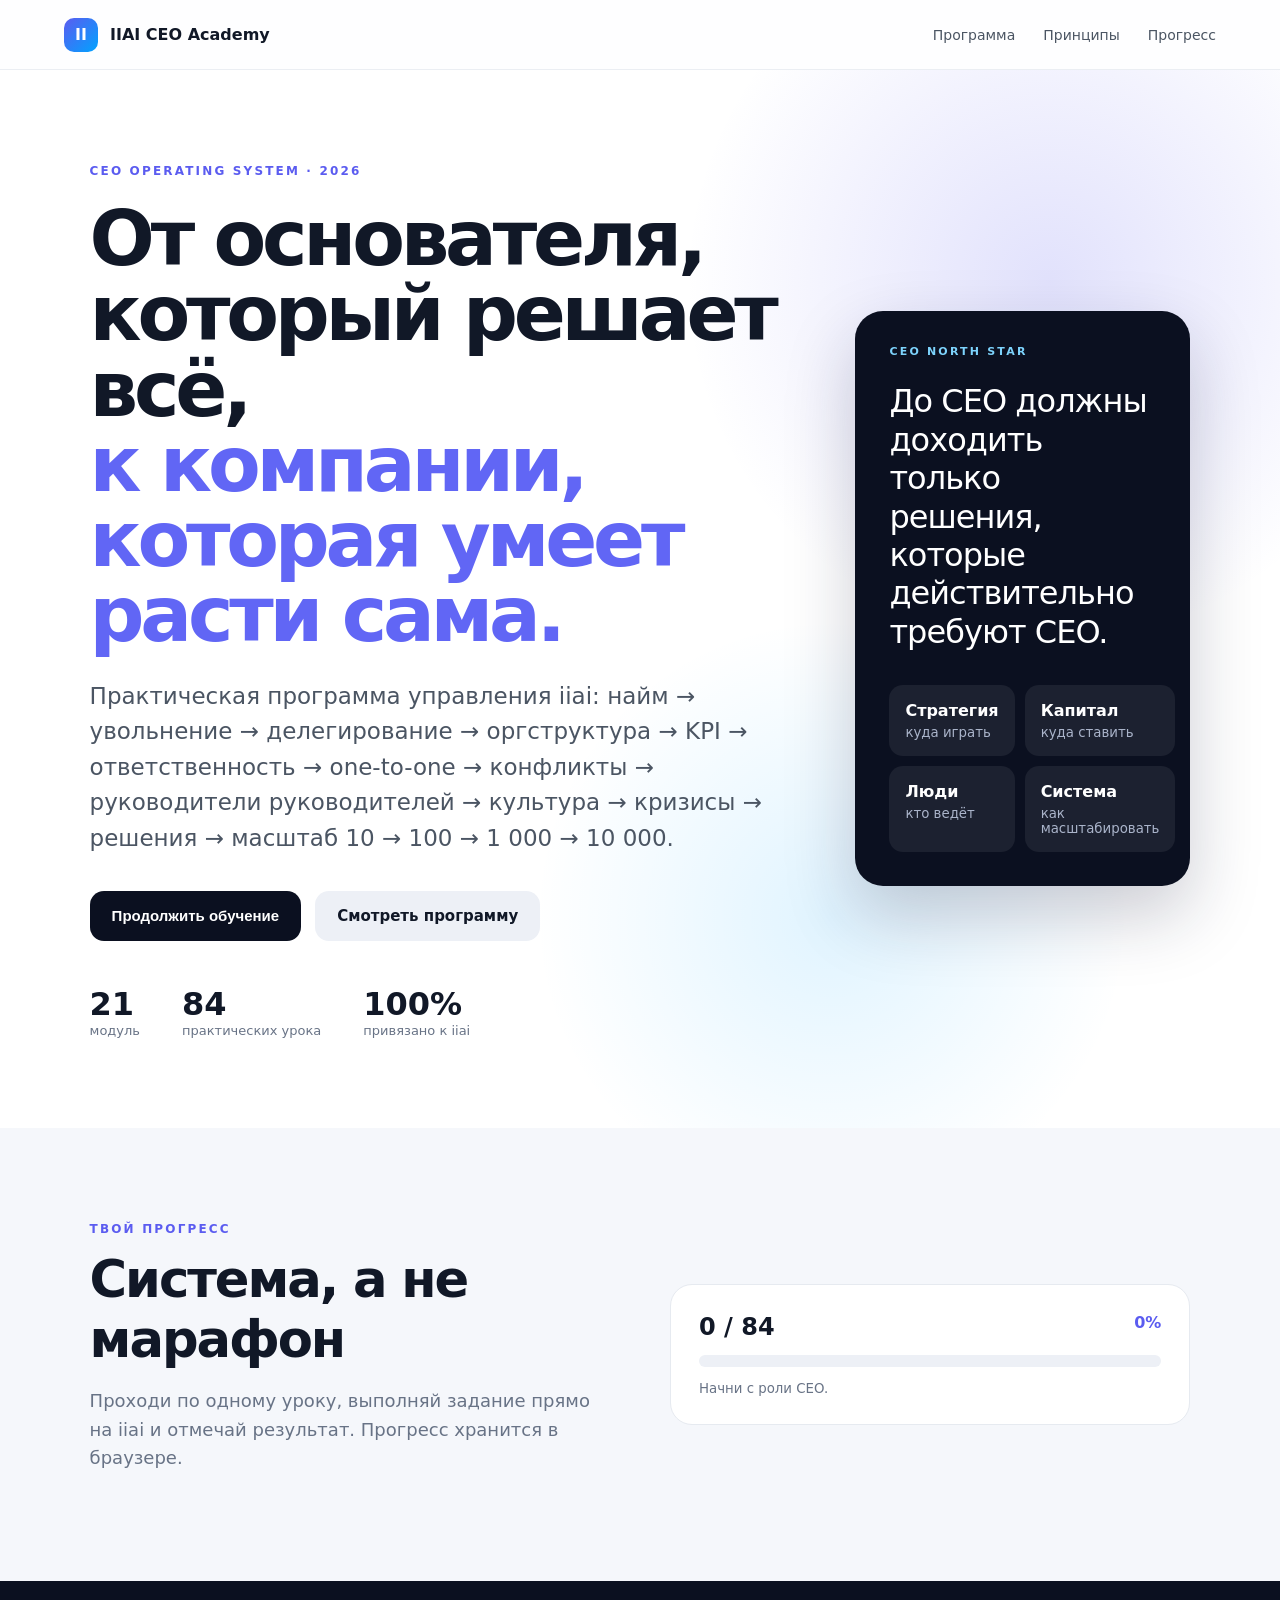
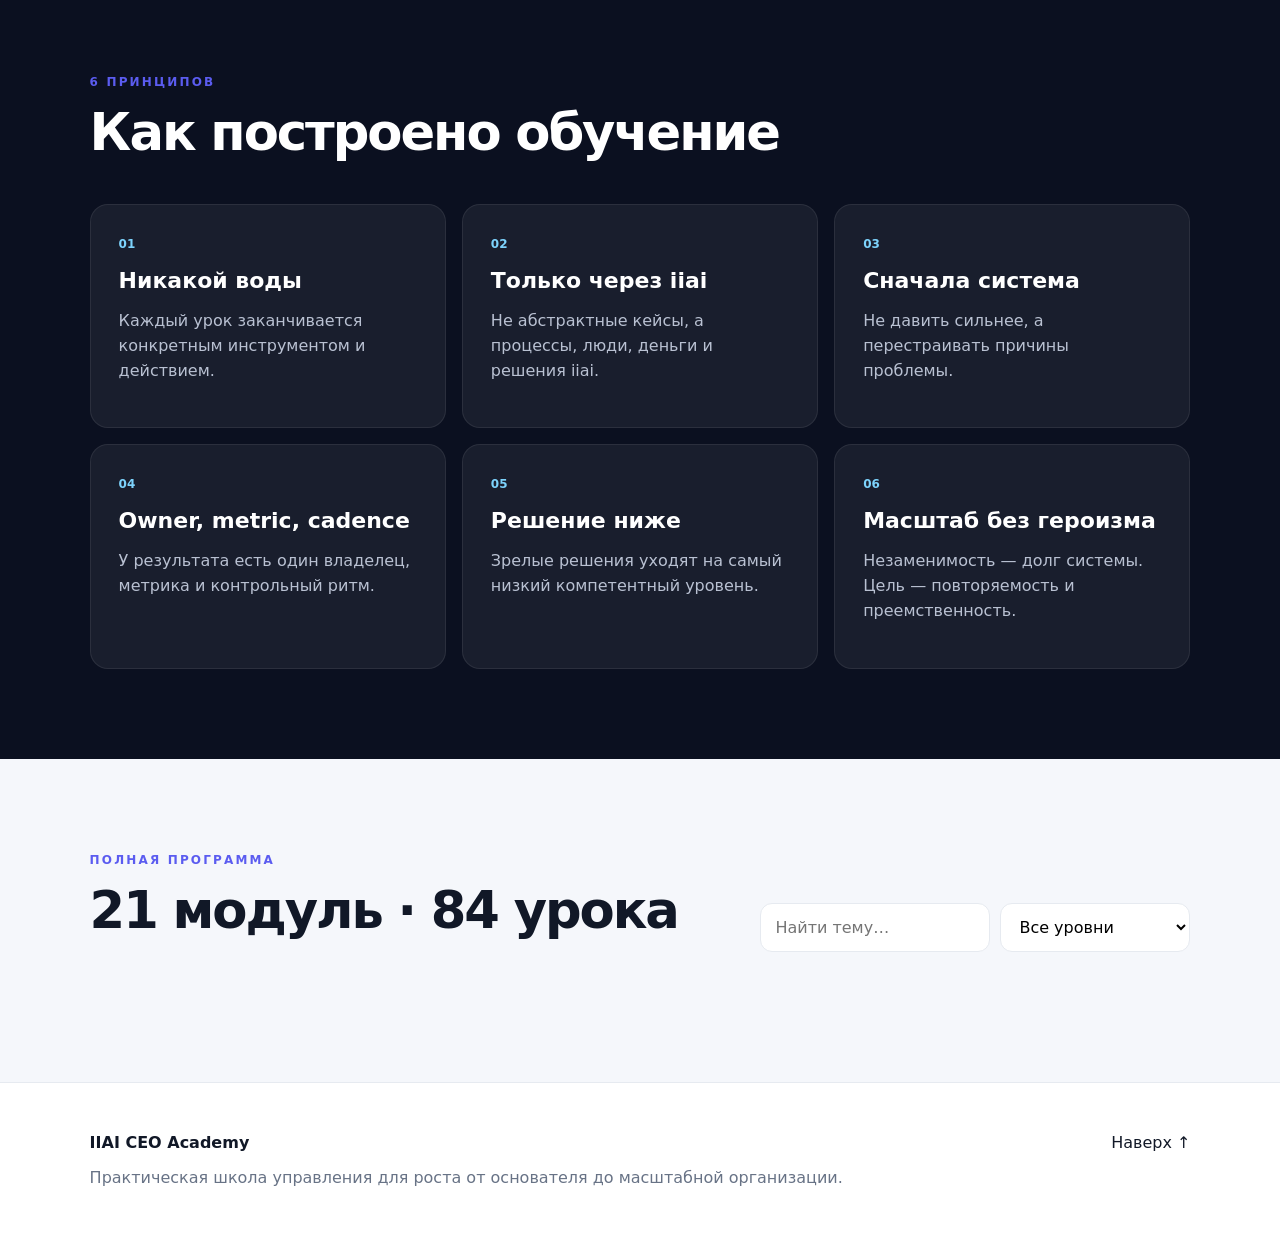
==== index.html @ 47e281b2 "Add academy website shell" ====
<!doctype html><html lang="ru"><head><meta charset="utf-8"><meta name="viewport" content="width=device-width,initial-scale=1"><meta name="description" content="IIAI CEO Academy — практическая персональная программа CEO"><title>IIAI CEO Academy</title><link rel="stylesheet" href="styles.css"></head><body><header class="topbar"><a class="brand" href="#top"><span class="brand-mark">II</span><span>IIAI CEO Academy</span></a><nav><a href="#program">Программа</a><a href="#principles">Принципы</a><a href="#dashboard">Прогресс</a></nav></header><main id="top"><section class="hero"><div class="hero-copy"><span class="eyebrow">CEO OPERATING SYSTEM · 2026</span><h1>От основателя, который решает всё,<br><span>к компании, которая умеет расти сама.</span></h1><p class="lead">Практическая программа управления iiai: найм → увольнение → делегирование → оргструктура → KPI → ответственность → one-to-one → конфликты → руководители руководителей → культура → кризисы → решения → масштаб 10 → 100 → 1 000 → 10 000.</p><div class="hero-actions"><button class="primary" id="continueBtn">Продолжить обучение</button><a class="secondary" href="#program">Смотреть программу</a></div><div class="hero-metrics"><div><strong id="moduleCount">21</strong><span>модуль</span></div><div><strong id="lessonCount">84</strong><span>практических урока</span></div><div><strong>100%</strong><span>привязано к iiai</span></div></div></div><aside class="hero-panel"><div class="panel-label">CEO NORTH STAR</div><blockquote>До CEO должны доходить только решения, которые действительно требуют CEO.</blockquote><div class="mini-grid"><div><b>Стратегия</b><small>куда играть</small></div><div><b>Капитал</b><small>куда ставить</small></div><div><b>Люди</b><small>кто ведёт</small></div><div><b>Система</b><small>как масштабировать</small></div></div></aside></section><section class="dashboard" id="dashboard"><div><span class="eyebrow">ТВОЙ ПРОГРЕСС</span><h2>Система, а не марафон</h2><p>Проходи по одному уроку, выполняй задание прямо на iiai и отмечай результат. Прогресс хранится в браузере.</p></div><div class="progress-card"><div class="progress-head"><strong id="progressText">0 / 84</strong><span id="progressPercent">0%</span></div><div class="progress-track"><i id="progressBar"></i></div><small id="nextLessonText">Начни с роли CEO.</small></div></section><section class="principles" id="principles"><span class="eyebrow">6 ПРИНЦИПОВ</span><h2>Как построено обучение</h2><div class="principle-grid"><article><span>01</span><h3>Никакой воды</h3><p>Каждый урок заканчивается конкретным инструментом и действием.</p></article><article><span>02</span><h3>Только через iiai</h3><p>Не абстрактные кейсы, а процессы, люди, деньги и решения iiai.</p></article><article><span>03</span><h3>Сначала система</h3><p>Не давить сильнее, а перестраивать причины проблемы.</p></article><article><span>04</span><h3>Owner, metric, cadence</h3><p>У результата есть один владелец, метрика и контрольный ритм.</p></article><article><span>05</span><h3>Решение ниже</h3><p>Зрелые решения уходят на самый низкий компетентный уровень.</p></article><article><span>06</span><h3>Масштаб без героизма</h3><p>Незаменимость — долг системы. Цель — повторяемость и преемственность.</p></article></div></section><section class="program" id="program"><div class="section-head"><div><span class="eyebrow">ПОЛНАЯ ПРОГРАММА</span><h2>21 модуль · 84 урока</h2></div><div class="filters"><input id="searchInput" type="search" placeholder="Найти тему…"><select id="levelFilter"><option value="">Все уровни</option><option>Foundation</option><option>Core</option><option>People</option><option>Leadership</option><option>Scale</option><option>Advanced</option></select></div></div><div id="moduleGrid" class="module-grid"></div></section></main><footer><div><strong>IIAI CEO Academy</strong><p>Практическая школа управления для роста от основателя до масштабной организации.</p></div><a href="#top">Наверх ↑</a></footer><dialog id="lessonDialog"><form method="dialog" class="dialog-shell"><button class="dialog-close" aria-label="Закрыть">×</button><div id="dialogContent"></div></form></dialog><script src="course-data.js"></script><script src="app.js"></script></body></html>
---- styles.css ----
:root{--bg:#f5f7fb;--surface:#fff;--ink:#111827;--muted:#687386;--line:#e6eaf0;--accent:#5b5cf0;--accent2:#00a3ff;--dark:#0b1020;--success:#0a9b6b}*{box-sizing:border-box}html{scroll-behavior:smooth}body{margin:0;font-family:Inter,ui-sans-serif,system-ui,-apple-system,Segoe UI,Roboto,Arial,sans-serif;background:var(--bg);color:var(--ink)}a{color:inherit;text-decoration:none}.topbar{position:sticky;top:0;z-index:20;height:70px;display:flex;align-items:center;justify-content:space-between;padding:0 clamp(20px,5vw,72px);background:rgba(255,255,255,.86);backdrop-filter:blur(18px);border-bottom:1px solid rgba(230,234,240,.8)}.brand{display:flex;gap:12px;align-items:center;font-weight:800}.brand-mark{display:grid;place-items:center;width:34px;height:34px;border-radius:10px;background:linear-gradient(135deg,var(--accent),var(--accent2));color:#fff}.topbar nav{display:flex;gap:28px;font-size:14px;color:#4b5563}.hero{min-height:720px;padding:90px clamp(20px,7vw,110px);display:grid;grid-template-columns:minmax(0,1.35fr) minmax(320px,.65fr);gap:70px;align-items:center;background:radial-gradient(circle at 82% 20%,rgba(91,92,240,.18),transparent 27%),radial-gradient(circle at 65% 80%,rgba(0,163,255,.12),transparent 25%),var(--surface)}.eyebrow{font-size:12px;letter-spacing:.18em;font-weight:900;color:var(--accent)}h1{font-size:clamp(46px,6vw,86px);line-height:.98;letter-spacing:-.055em;margin:22px 0 26px;max-width:980px}h1 span{color:#6166f5}.lead{font-size:clamp(18px,2vw,23px);line-height:1.55;color:#4b5563;max-width:900px}.hero-actions{display:flex;gap:14px;margin:34px 0 44px;flex-wrap:wrap}.primary,.secondary{border:0;border-radius:14px;padding:16px 22px;font-weight:800;font-size:15px;cursor:pointer}.primary{background:var(--dark);color:white}.secondary{background:#edf0f6}.hero-metrics{display:flex;gap:42px;flex-wrap:wrap}.hero-metrics div{display:flex;flex-direction:column}.hero-metrics strong{font-size:32px}.hero-metrics span{font-size:13px;color:var(--muted)}.hero-panel{background:var(--dark);color:white;border-radius:28px;padding:34px;box-shadow:0 30px 70px rgba(21,28,60,.22)}.panel-label{font-size:11px;letter-spacing:.2em;color:#7dd3fc;font-weight:900}.hero-panel blockquote{font-size:32px;line-height:1.2;letter-spacing:-.03em;margin:24px 0 34px}.mini-grid{display:grid;grid-template-columns:1fr 1fr;gap:10px}.mini-grid div{background:rgba(255,255,255,.07);padding:16px;border-radius:14px}.mini-grid b,.mini-grid small{display:block}.mini-grid small{margin-top:5px;color:#aab4ca}.dashboard,.principles,.program{padding:90px clamp(20px,7vw,110px)}.dashboard{display:grid;grid-template-columns:1fr 1fr;gap:60px;align-items:center}.dashboard h2,.principles h2,.program h2{font-size:clamp(34px,4vw,54px);letter-spacing:-.04em;margin:12px 0}.dashboard p{color:var(--muted);font-size:18px;line-height:1.6;max-width:720px}.progress-card{background:white;border:1px solid var(--line);border-radius:22px;padding:28px}.progress-head{display:flex;justify-content:space-between;margin-bottom:14px}.progress-head strong{font-size:24px}.progress-head span{color:var(--accent);font-weight:900}.progress-track{height:12px;background:#edf0f6;border-radius:99px;overflow:hidden}.progress-track i{display:block;width:0;height:100%;background:linear-gradient(90deg,var(--accent),var(--accent2));transition:.3s}.progress-card small{display:block;margin-top:14px;color:var(--muted)}.principles{background:var(--dark);color:white}.principle-grid{display:grid;grid-template-columns:repeat(3,1fr);gap:16px;margin-top:42px}.principle-grid article{background:rgba(255,255,255,.06);border:1px solid rgba(255,255,255,.08);padding:28px;border-radius:18px}.principle-grid span{font-size:12px;color:#7dd3fc;font-weight:900}.principle-grid h3{font-size:22px;margin:16px 0 8px}.principle-grid p{color:#b9c1d2;line-height:1.55}.section-head{display:flex;justify-content:space-between;gap:30px;align-items:end}.filters{display:flex;gap:10px;flex-wrap:wrap}.filters input,.filters select{border:1px solid var(--line);background:white;border-radius:12px;padding:13px 14px;font:inherit;min-width:190px}.module-grid{display:grid;grid-template-columns:repeat(2,minmax(0,1fr));gap:18px;margin-top:40px}.module{background:white;border:1px solid var(--line);border-radius:20px;overflow:hidden}.module-top{padding:26px 26px 18px}.module-index{display:flex;justify-content:space-between;align-items:center;color:var(--muted);font-size:12px;font-weight:800;letter-spacing:.08em}.level{background:#f0f1ff;color:var(--accent);padding:7px 9px;border-radius:99px}.module h3{font-size:28px;letter-spacing:-.03em;margin:16px 0 8px}.module-sub{color:var(--muted);line-height:1.5}.outcomes{display:flex;gap:7px;flex-wrap:wrap;margin-top:16px}.outcomes span{font-size:11px;background:#f4f6f9;padding:7px 9px;border-radius:99px}.lesson-list{border-top:1px solid var(--line)}.lesson-row{display:grid;grid-template-columns:32px 1fr auto;gap:12px;align-items:center;padding:15px 26px;border-bottom:1px solid var(--line);cursor:pointer;transition:.15s}.lesson-row:last-child{border-bottom:0}.lesson-row:hover{background:#fafbff}.lesson-num{font-size:11px;color:#9aa4b2}.lesson-title{font-weight:750}.lesson-tool{font-size:11px;color:var(--muted)}.lesson-row.done .lesson-title{text-decoration:line-through;color:#8a94a3}.lesson-row.done .lesson-num{color:var(--success);font-weight:900}footer{padding:50px clamp(20px,7vw,110px);display:flex;justify-content:space-between;gap:30px;background:white;border-top:1px solid var(--line)}footer p{color:var(--muted)}dialog{border:0;padding:0;border-radius:24px;width:min(760px,calc(100vw - 30px));box-shadow:0 40px 100px rgba(0,0,0,.25)}dialog::backdrop{background:rgba(7,11,22,.68);backdrop-filter:blur(5px)}.dialog-shell{position:relative;padding:34px}.dialog-close{position:absolute;right:20px;top:15px;border:0;background:transparent;font-size:32px;cursor:pointer;color:#667085}.lesson-kicker{color:var(--accent);font-size:12px;font-weight:900;letter-spacing:.12em}.dialog-shell h2{font-size:38px;line-height:1.08;letter-spacing:-.04em;margin:14px 40px 22px 0}.dialog-shell h4{margin:28px 0 8px}.dialog-shell p{line-height:1.7;color:#4b5563;font-size:17px}.tool-box,.assignment-box{padding:18px;border-radius:14px;margin-top:12px}.tool-box{background:#f1f2ff}.assignment-box{background:#f3faf7}.complete-btn{margin-top:24px;width:100%;padding:15px;border-radius:12px;border:0;background:var(--dark);color:white;font-weight:850;cursor:pointer}.complete-btn.completed{background:var(--success)}@media(max-width:900px){.hero{grid-template-columns:1fr;min-height:auto;padding-top:60px}.hero-panel{max-width:620px}.dashboard{grid-template-columns:1fr}.principle-grid{grid-template-columns:1fr 1fr}.module-grid{grid-template-columns:1fr}.section-head{align-items:flex-start;flex-direction:column}.topbar nav{display:none}}@media(max-width:600px){h1{font-size:46px}.hero{padding-left:20px;padding-right:20px;gap:42px}.hero-panel blockquote{font-size:26px}.principle-grid{grid-template-columns:1fr}.hero-metrics{gap:24px}.lesson-tool{display:none}.lesson-row{grid-template-columns:28px 1fr}.dashboard,.principles,.program{padding:65px 20px}.dialog-shell{padding:28px 22px}.dialog-shell h2{font-size:30px}.module h3{font-size:24px}}
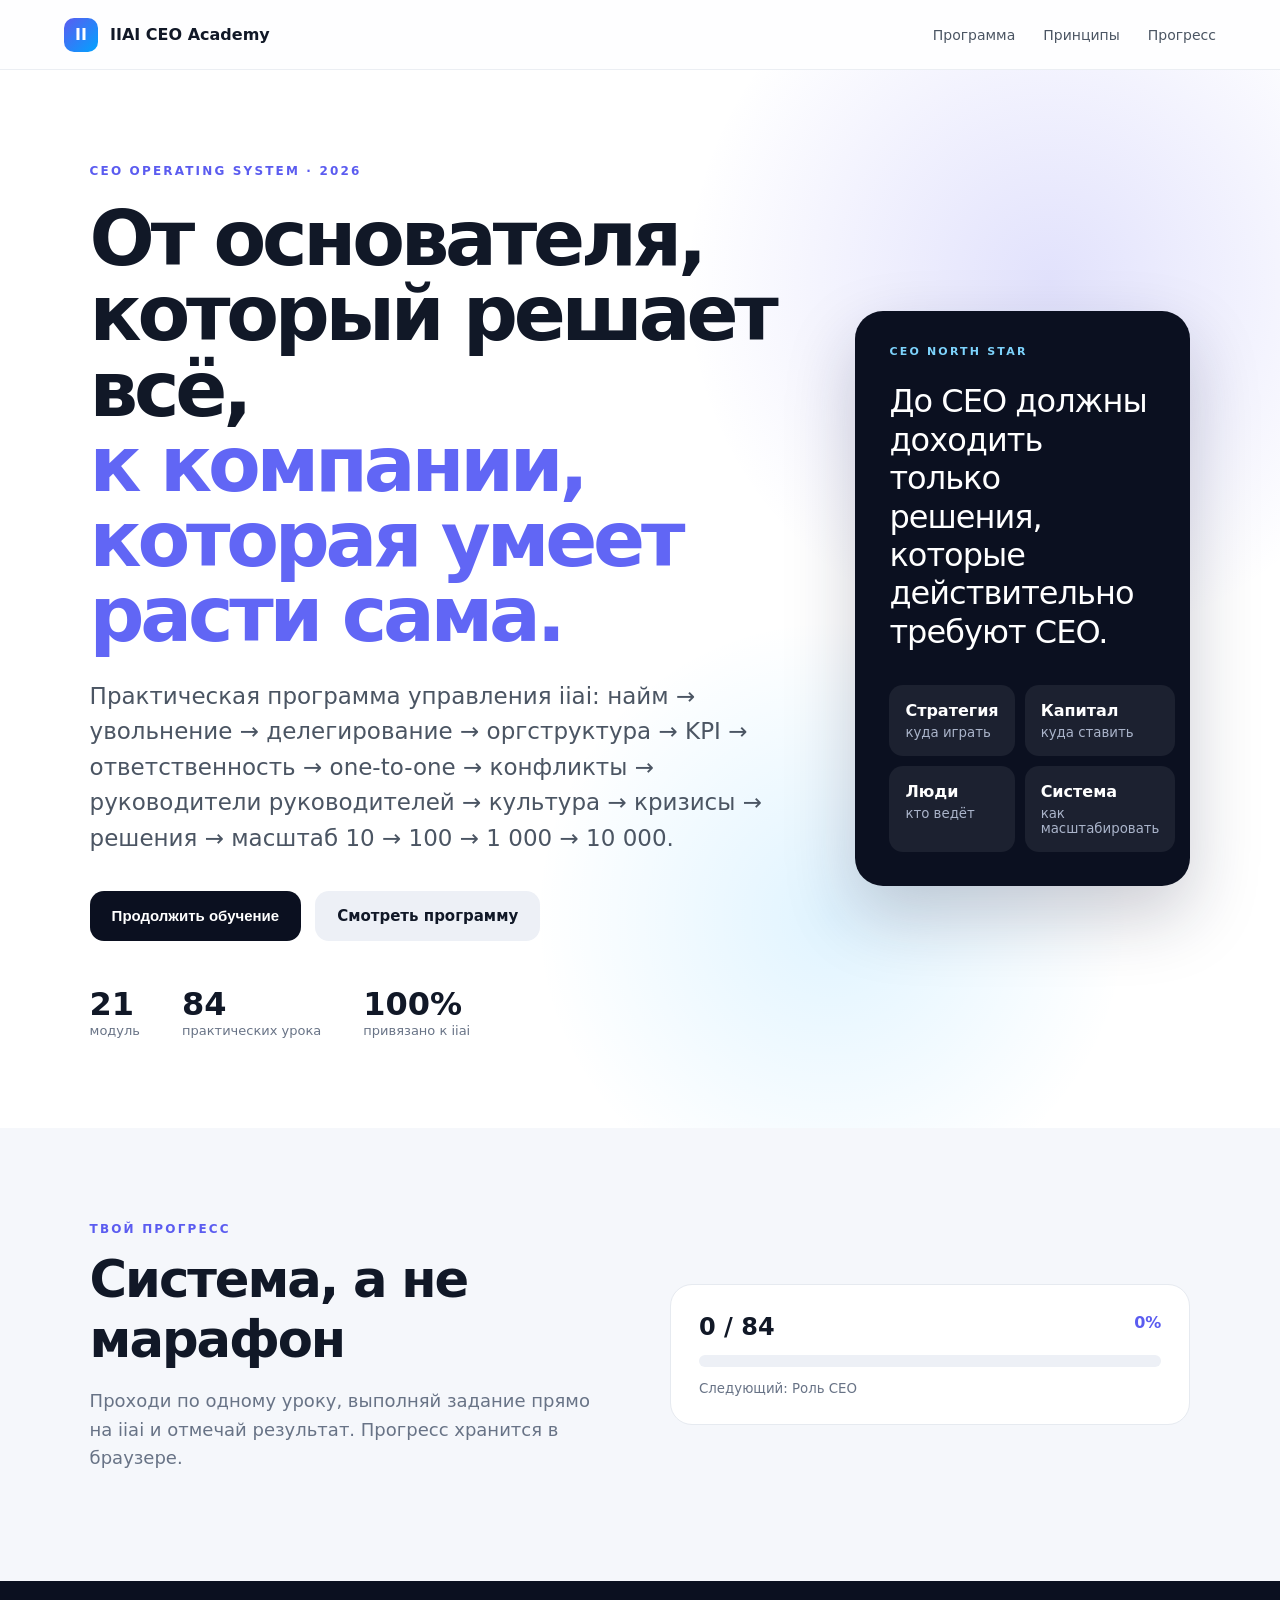
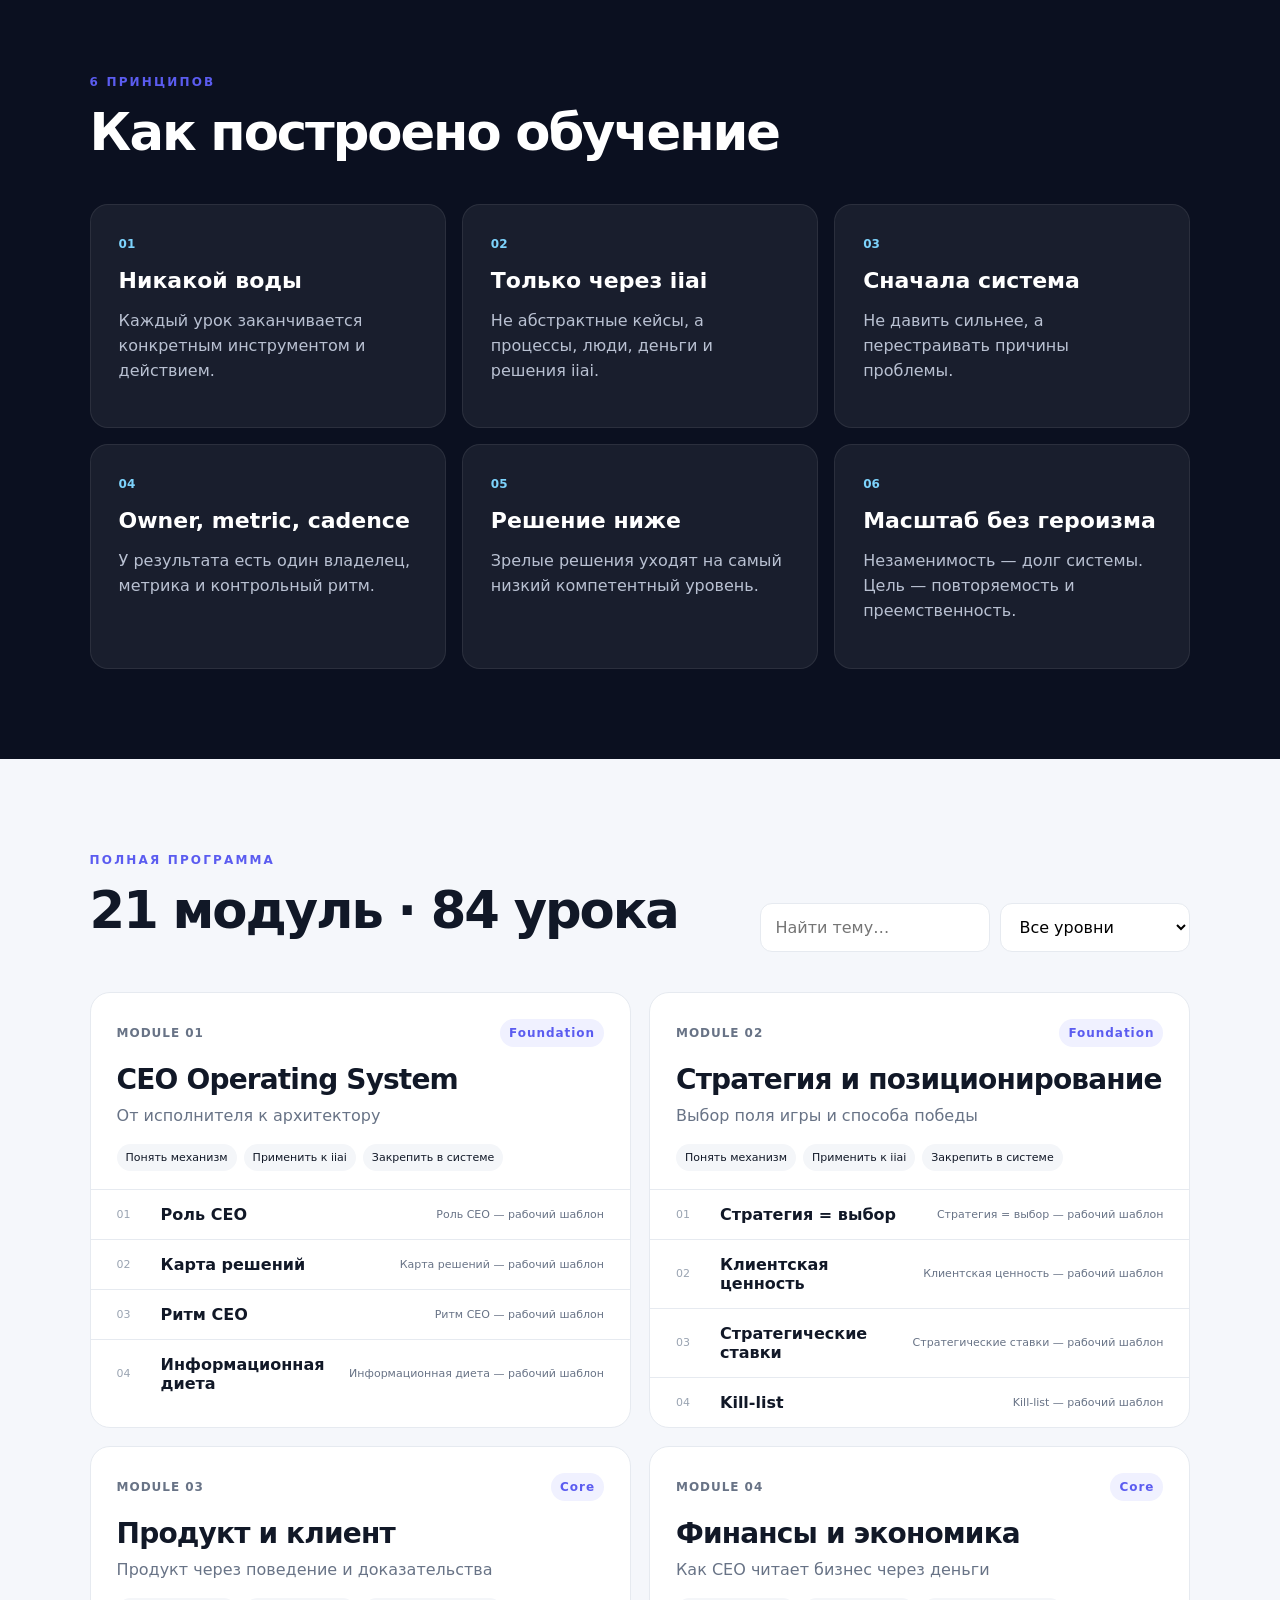
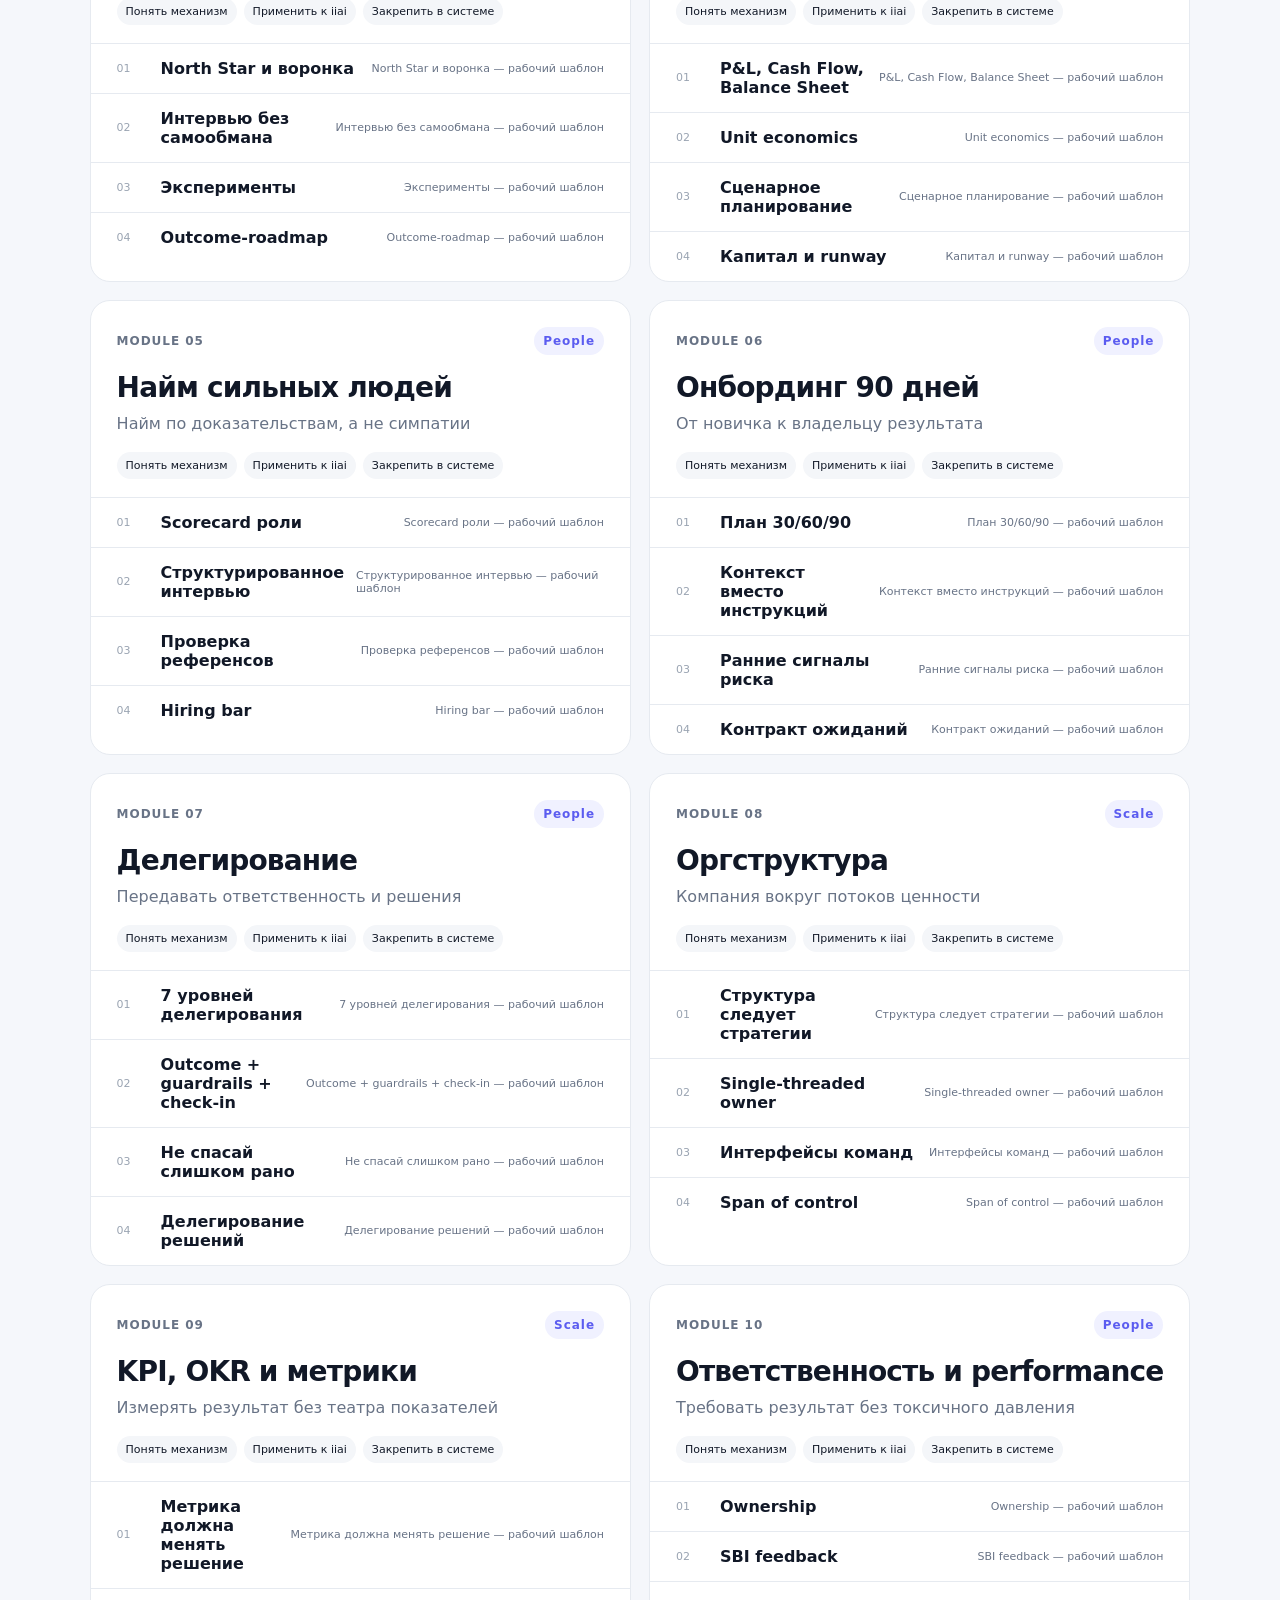
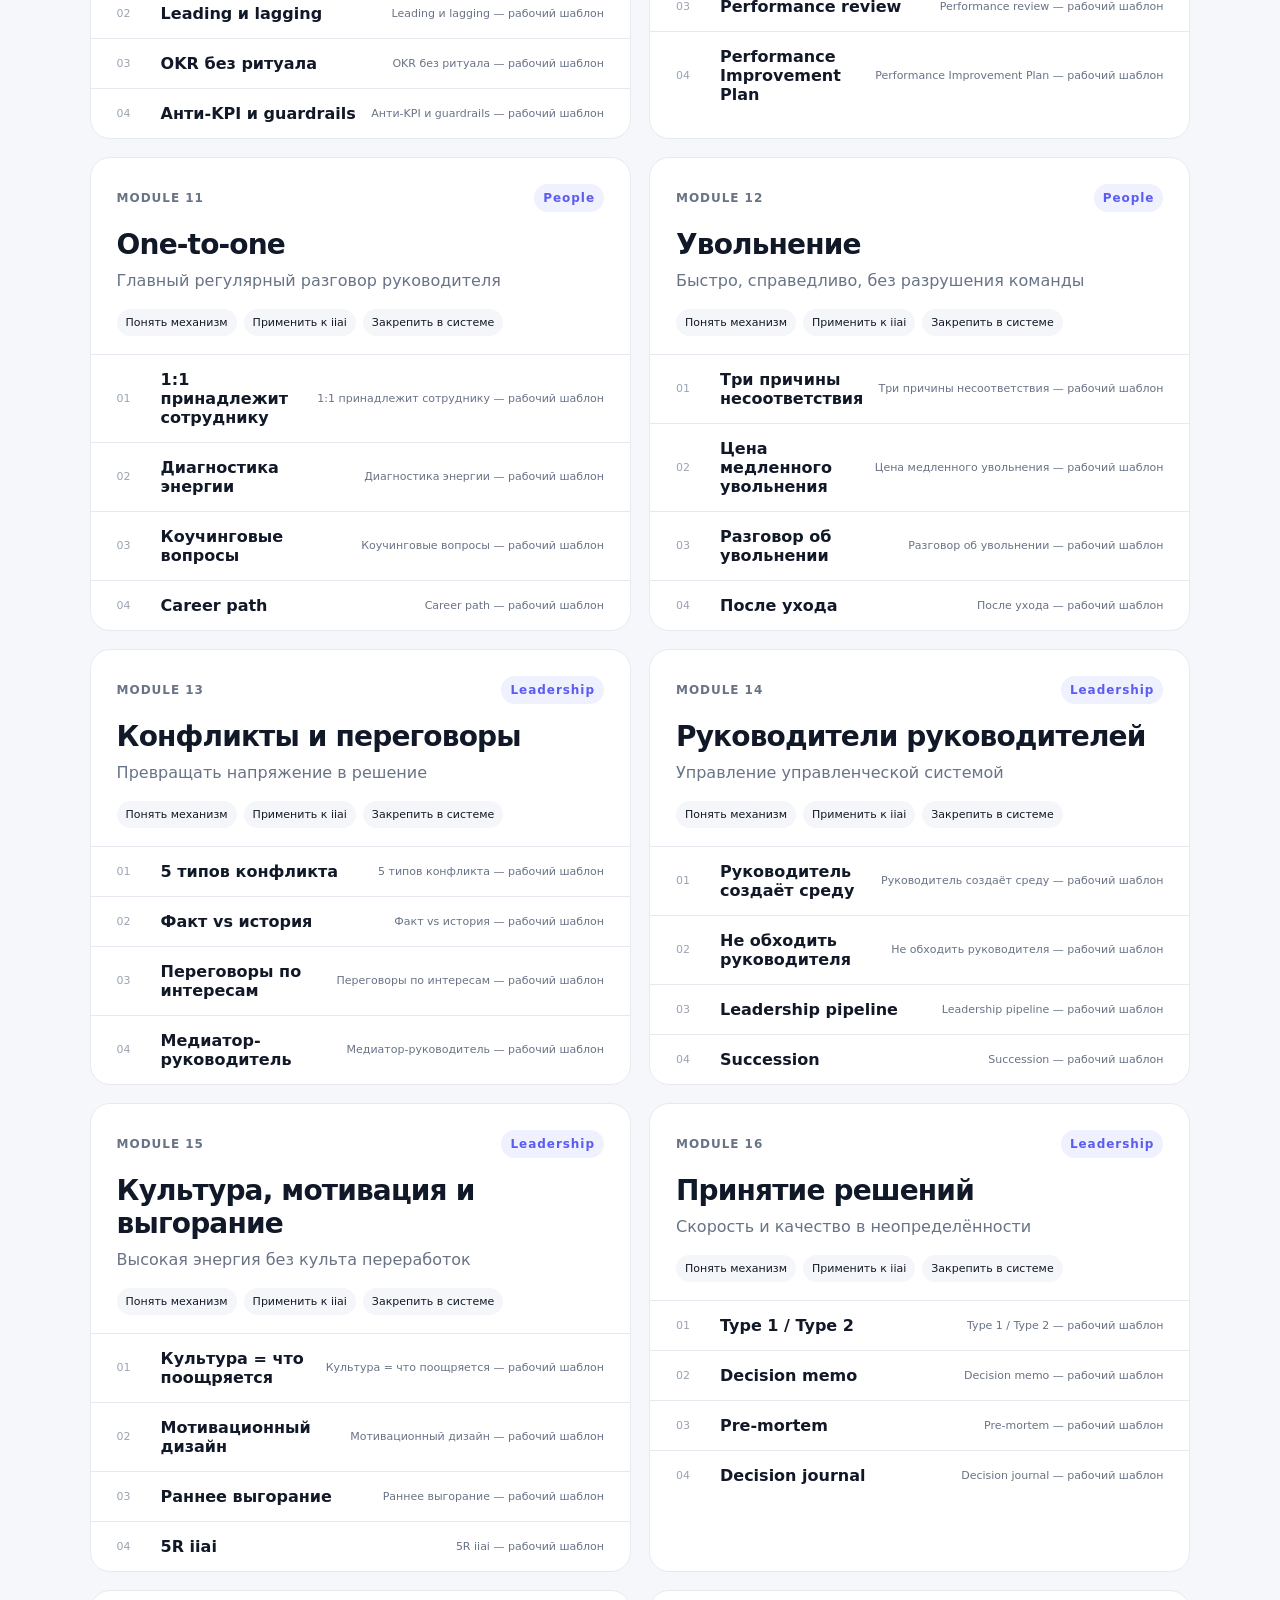
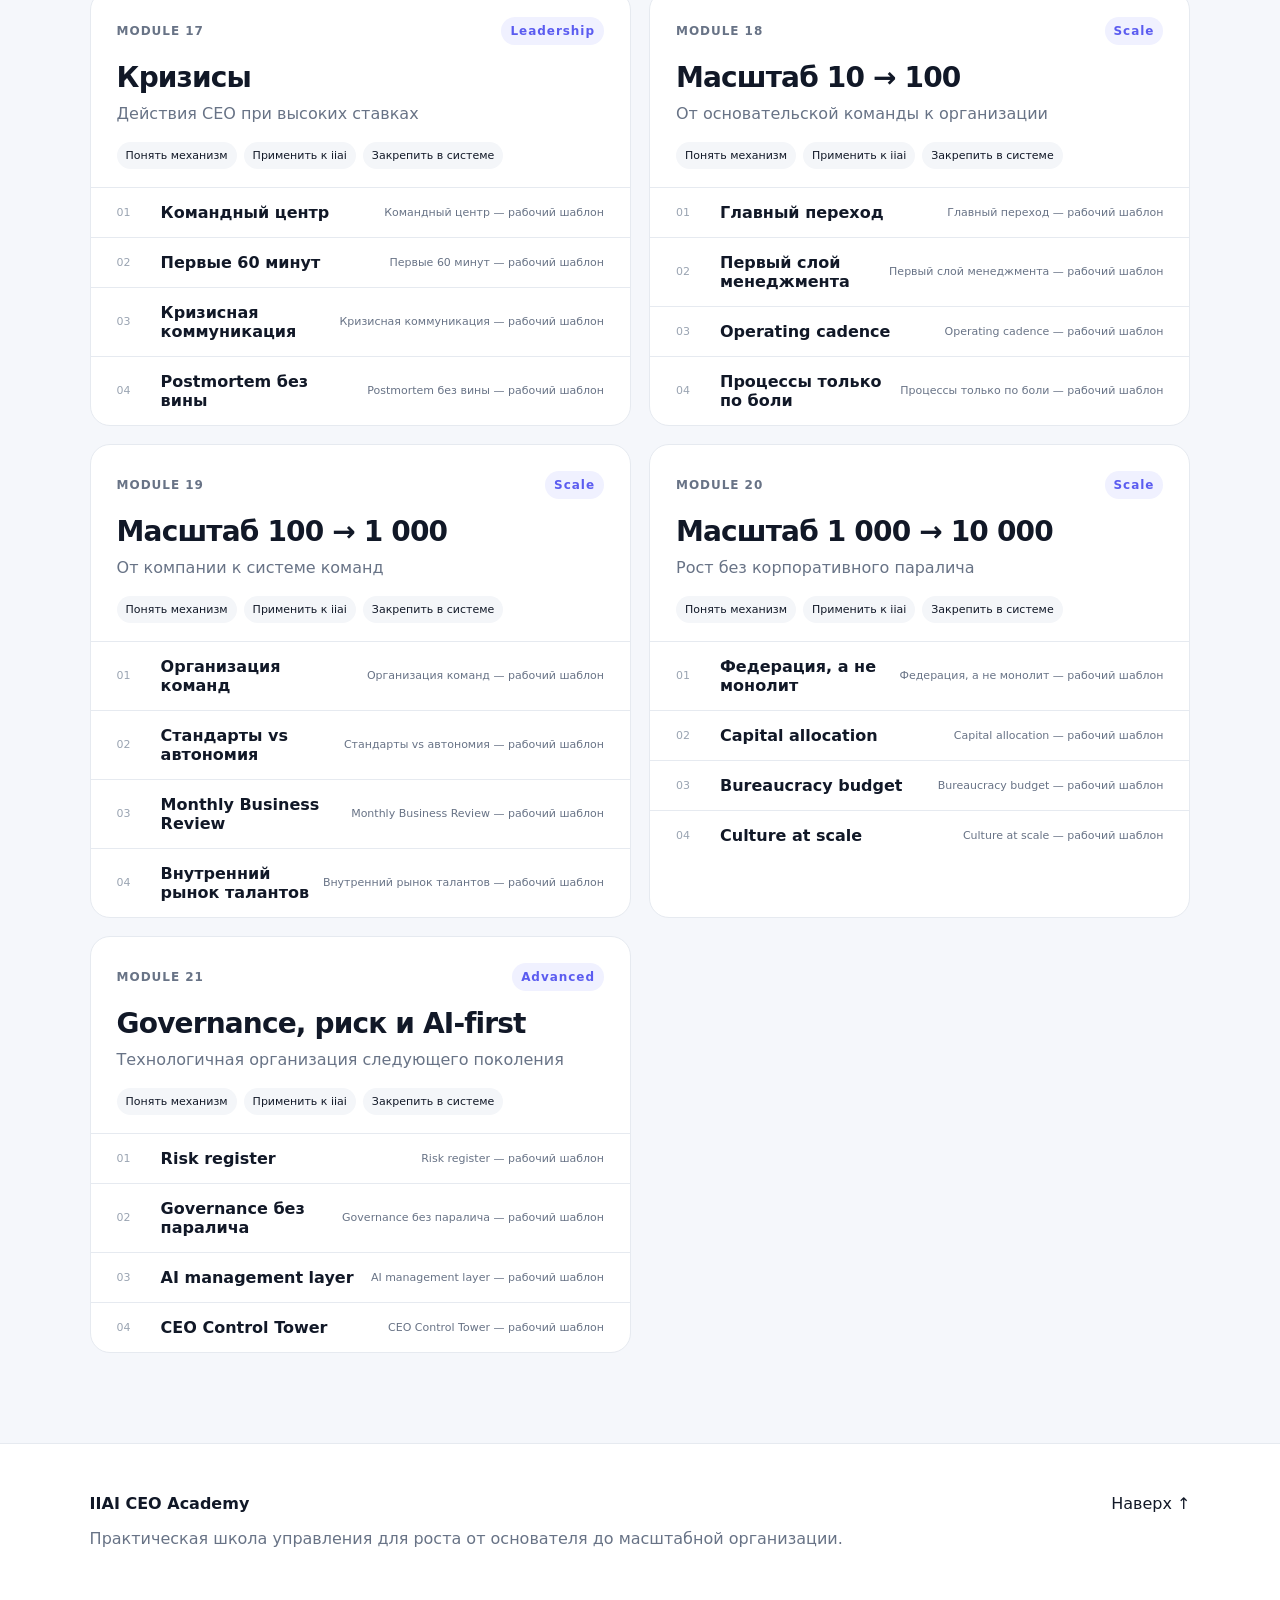
==== commit 5c993d18: "Fix curriculum bootstrap" ====
--- a/index.html
+++ b/index.html
@@ -1 +1 @@
-<!doctype html><html lang="ru"><head><meta charset="utf-8"><meta name="viewport" content="width=device-width,initial-scale=1"><meta name="description" content="IIAI CEO Academy — практическая персональная программа CEO"><title>IIAI CEO Academy</title><link rel="stylesheet" href="styles.css"></head><body><header class="topbar"><a class="brand" href="#top"><span class="brand-mark">II</span><span>IIAI CEO Academy</span></a><nav><a href="#program">Программа</a><a href="#principles">Принципы</a><a href="#dashboard">Прогресс</a></nav></header><main id="top"><section class="hero"><div class="hero-copy"><span class="eyebrow">CEO OPERATING SYSTEM · 2026</span><h1>От основателя, который решает всё,<br><span>к компании, которая умеет расти сама.</span></h1><p class="lead">Практическая программа управления iiai: найм → увольнение → делегирование → оргструктура → KPI → ответственность → one-to-one → конфликты → руководители руководителей → культура → кризисы → решения → масштаб 10 → 100 → 1 000 → 10 000.</p><div class="hero-actions"><button class="primary" id="continueBtn">Продолжить обучение</button><a class="secondary" href="#program">Смотреть программу</a></div><div class="hero-metrics"><div><strong id="moduleCount">21</strong><span>модуль</span></div><div><strong id="lessonCount">84</strong><span>практических урока</span></div><div><strong>100%</strong><span>привязано к iiai</span></div></div></div><aside class="hero-panel"><div class="panel-label">CEO NORTH STAR</div><blockquote>До CEO должны доходить только решения, которые действительно требуют CEO.</blockquote><div class="mini-grid"><div><b>Стратегия</b><small>куда играть</small></div><div><b>Капитал</b><small>куда ставить</small></div><div><b>Люди</b><small>кто ведёт</small></div><div><b>Система</b><small>как масштабировать</small></div></div></aside></section><section class="dashboard" id="dashboard"><div><span class="eyebrow">ТВОЙ ПРОГРЕСС</span><h2>Система, а не марафон</h2><p>Проходи по одному уроку, выполняй задание прямо на iiai и отмечай результат. Прогресс хранится в браузере.</p></div><div class="progress-card"><div class="progress-head"><strong id="progressText">0 / 84</strong><span id="progressPercent">0%</span></div><div class="progress-track"><i id="progressBar"></i></div><small id="nextLessonText">Начни с роли CEO.</small></div></section><section class="principles" id="principles"><span class="eyebrow">6 ПРИНЦИПОВ</span><h2>Как построено обучение</h2><div class="principle-grid"><article><span>01</span><h3>Никакой воды</h3><p>Каждый урок заканчивается конкретным инструментом и действием.</p></article><article><span>02</span><h3>Только через iiai</h3><p>Не абстрактные кейсы, а процессы, люди, деньги и решения iiai.</p></article><article><span>03</span><h3>Сначала система</h3><p>Не давить сильнее, а перестраивать причины проблемы.</p></article><article><span>04</span><h3>Owner, metric, cadence</h3><p>У результата есть один владелец, метрика и контрольный ритм.</p></article><article><span>05</span><h3>Решение ниже</h3><p>Зрелые решения уходят на самый низкий компетентный уровень.</p></article><article><span>06</span><h3>Масштаб без героизма</h3><p>Незаменимость — долг системы. Цель — повторяемость и преемственность.</p></article></div></section><section class="program" id="program"><div class="section-head"><div><span class="eyebrow">ПОЛНАЯ ПРОГРАММА</span><h2>21 модуль · 84 урока</h2></div><div class="filters"><input id="searchInput" type="search" placeholder="Найти тему…"><select id="levelFilter"><option value="">Все уровни</option><option>Foundation</option><option>Core</option><option>People</option><option>Leadership</option><option>Scale</option><option>Advanced</option></select></div></div><div id="moduleGrid" class="module-grid"></div></section></main><footer><div><strong>IIAI CEO Academy</strong><p>Практическая школа управления для роста от основателя до масштабной организации.</p></div><a href="#top">Наверх ↑</a></footer><dialog id="lessonDialog"><form method="dialog" class="dialog-shell"><button class="dialog-close" aria-label="Закрыть">×</button><div id="dialogContent"></div></form></dialog><script src="course-data.js"></script><script src="app.js"></script></body></html>+<!doctype html><html lang="ru"><head><meta charset="utf-8"><meta name="viewport" content="width=device-width,initial-scale=1"><meta name="description" content="IIAI CEO Academy — практическая персональная программа CEO"><title>IIAI CEO Academy</title><link rel="stylesheet" href="styles.css"></head><body><header class="topbar"><a class="brand" href="#top"><span class="brand-mark">II</span><span>IIAI CEO Academy</span></a><nav><a href="#program">Программа</a><a href="#principles">Принципы</a><a href="#dashboard">Прогресс</a></nav></header><main id="top"><section class="hero"><div class="hero-copy"><span class="eyebrow">CEO OPERATING SYSTEM · 2026</span><h1>От основателя, который решает всё,<br><span>к компании, которая умеет расти сама.</span></h1><p class="lead">Практическая программа управления iiai: найм → увольнение → делегирование → оргструктура → KPI → ответственность → one-to-one → конфликты → руководители руководителей → культура → кризисы → решения → масштаб 10 → 100 → 1 000 → 10 000.</p><div class="hero-actions"><button class="primary" id="continueBtn">Продолжить обучение</button><a class="secondary" href="#program">Смотреть программу</a></div><div class="hero-metrics"><div><strong id="moduleCount">21</strong><span>модуль</span></div><div><strong id="lessonCount">84</strong><span>практических урока</span></div><div><strong>100%</strong><span>привязано к iiai</span></div></div></div><aside class="hero-panel"><div class="panel-label">CEO NORTH STAR</div><blockquote>До CEO должны доходить только решения, которые действительно требуют CEO.</blockquote><div class="mini-grid"><div><b>Стратегия</b><small>куда играть</small></div><div><b>Капитал</b><small>куда ставить</small></div><div><b>Люди</b><small>кто ведёт</small></div><div><b>Система</b><small>как масштабировать</small></div></div></aside></section><section class="dashboard" id="dashboard"><div><span class="eyebrow">ТВОЙ ПРОГРЕСС</span><h2>Система, а не марафон</h2><p>Проходи по одному уроку, выполняй задание прямо на iiai и отмечай результат. Прогресс хранится в браузере.</p></div><div class="progress-card"><div class="progress-head"><strong id="progressText">0 / 84</strong><span id="progressPercent">0%</span></div><div class="progress-track"><i id="progressBar"></i></div><small id="nextLessonText">Начни с роли CEO.</small></div></section><section class="principles" id="principles"><span class="eyebrow">6 ПРИНЦИПОВ</span><h2>Как построено обучение</h2><div class="principle-grid"><article><span>01</span><h3>Никакой воды</h3><p>Каждый урок заканчивается конкретным инструментом и действием.</p></article><article><span>02</span><h3>Только через iiai</h3><p>Не абстрактные кейсы, а процессы, люди, деньги и решения iiai.</p></article><article><span>03</span><h3>Сначала система</h3><p>Не давить сильнее, а перестраивать причины проблемы.</p></article><article><span>04</span><h3>Owner, metric, cadence</h3><p>У результата есть один владелец, метрика и контрольный ритм.</p></article><article><span>05</span><h3>Решение ниже</h3><p>Зрелые решения уходят на самый низкий компетентный уровень.</p></article><article><span>06</span><h3>Масштаб без героизма</h3><p>Незаменимость — долг системы. Цель — повторяемость и преемственность.</p></article></div></section><section class="program" id="program"><div class="section-head"><div><span class="eyebrow">ПОЛНАЯ ПРОГРАММА</span><h2>21 модуль · 84 урока</h2></div><div class="filters"><input id="searchInput" type="search" placeholder="Найти тему…"><select id="levelFilter"><option value="">Все уровни</option><option>Foundation</option><option>Core</option><option>People</option><option>Leadership</option><option>Scale</option><option>Advanced</option></select></div></div><div id="moduleGrid" class="module-grid"></div></section></main><footer><div><strong>IIAI CEO Academy</strong><p>Практическая школа управления для роста от основателя до масштабной организации.</p></div><a href="#top">Наверх ↑</a></footer><dialog id="lessonDialog"><form method="dialog" class="dialog-shell"><button class="dialog-close" aria-label="Закрыть">×</button><div id="dialogContent"></div></form></dialog><script>window.COURSE_DATA={};</script><script src="course-data.js"></script><script src="app.js"></script></body></html>
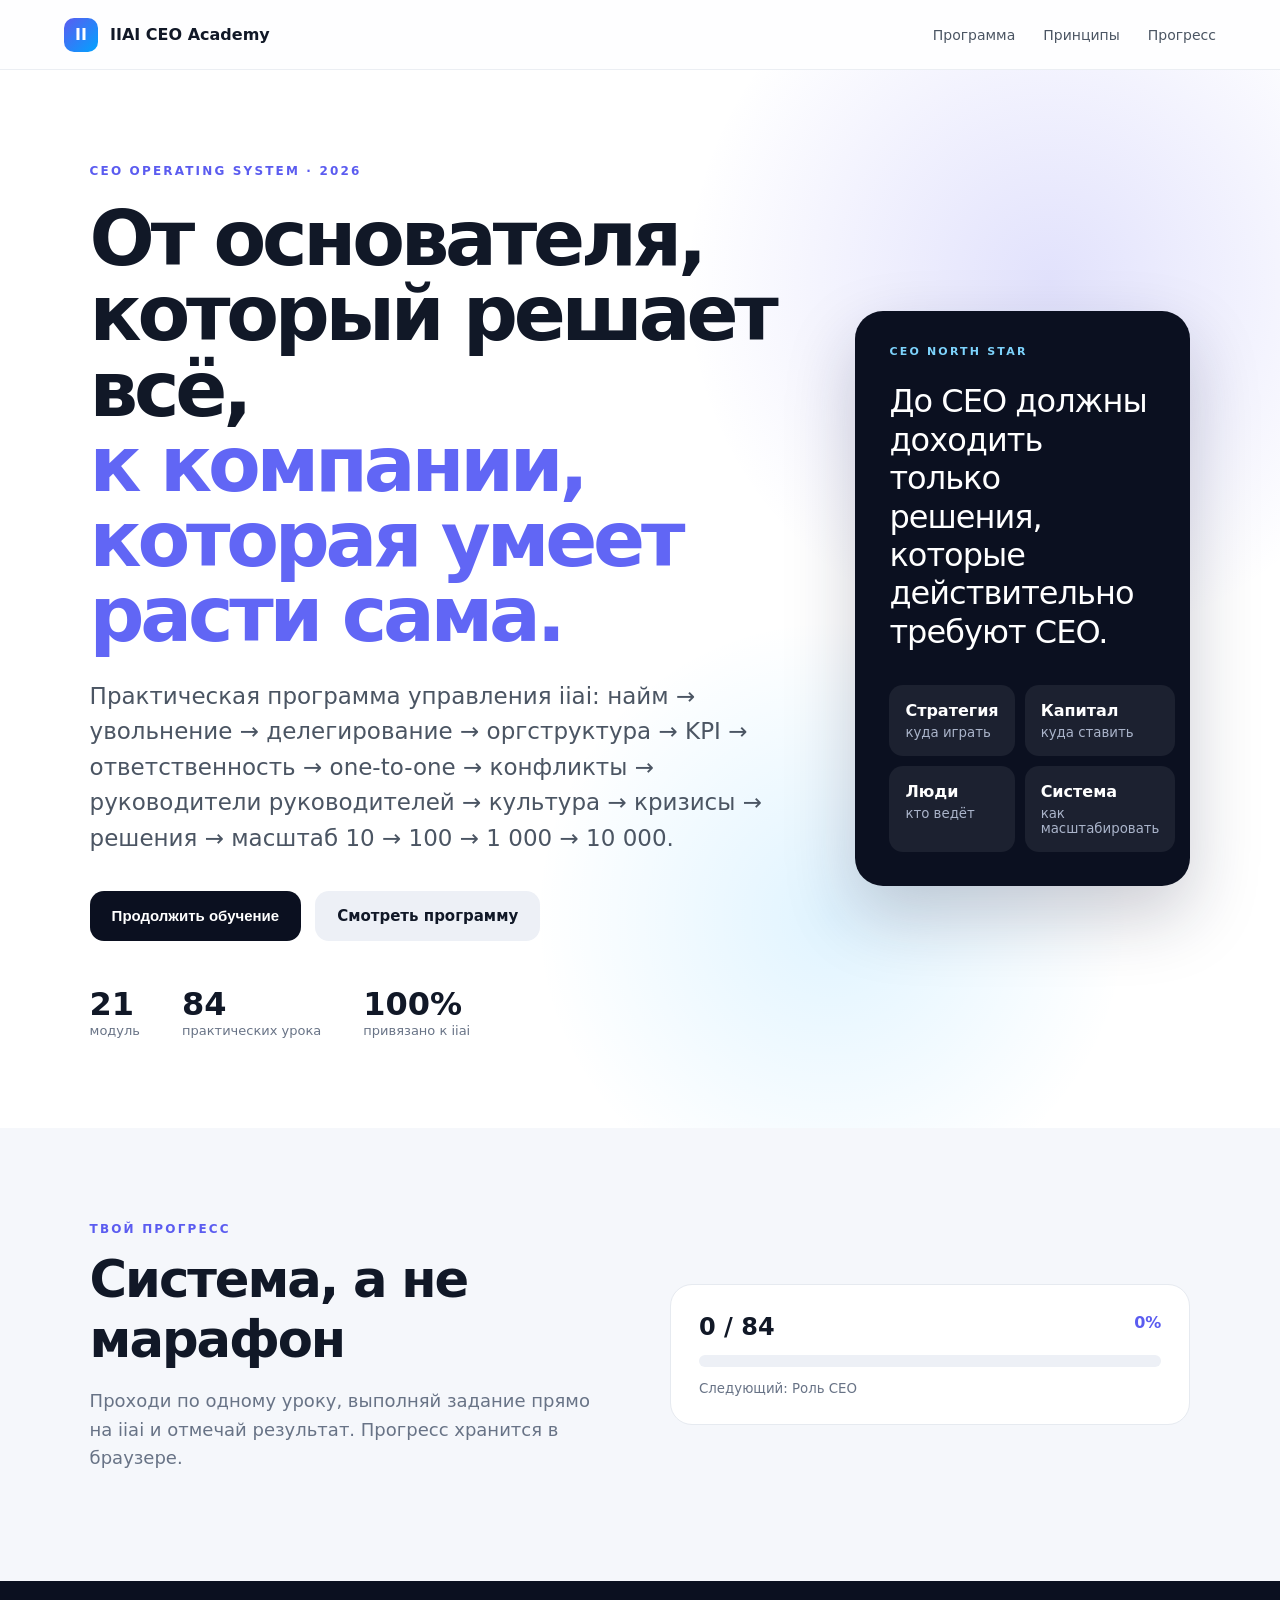
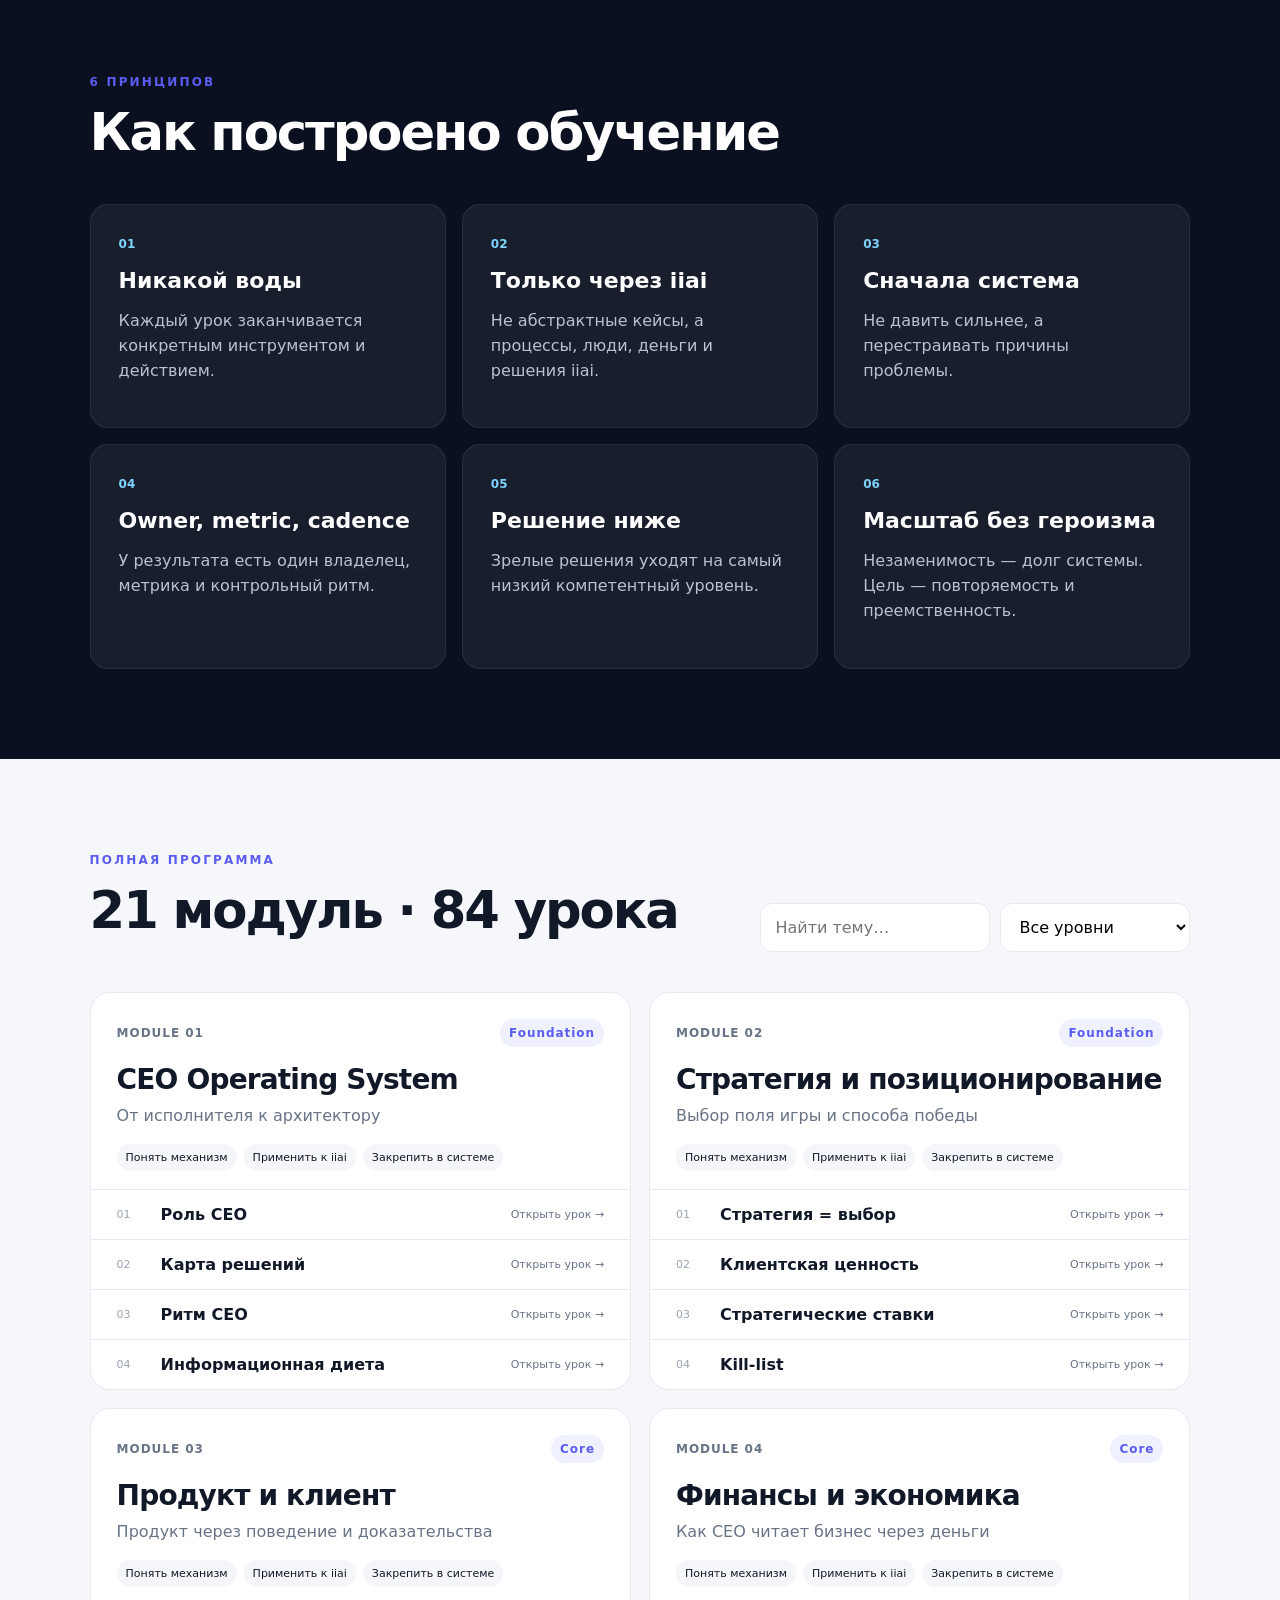
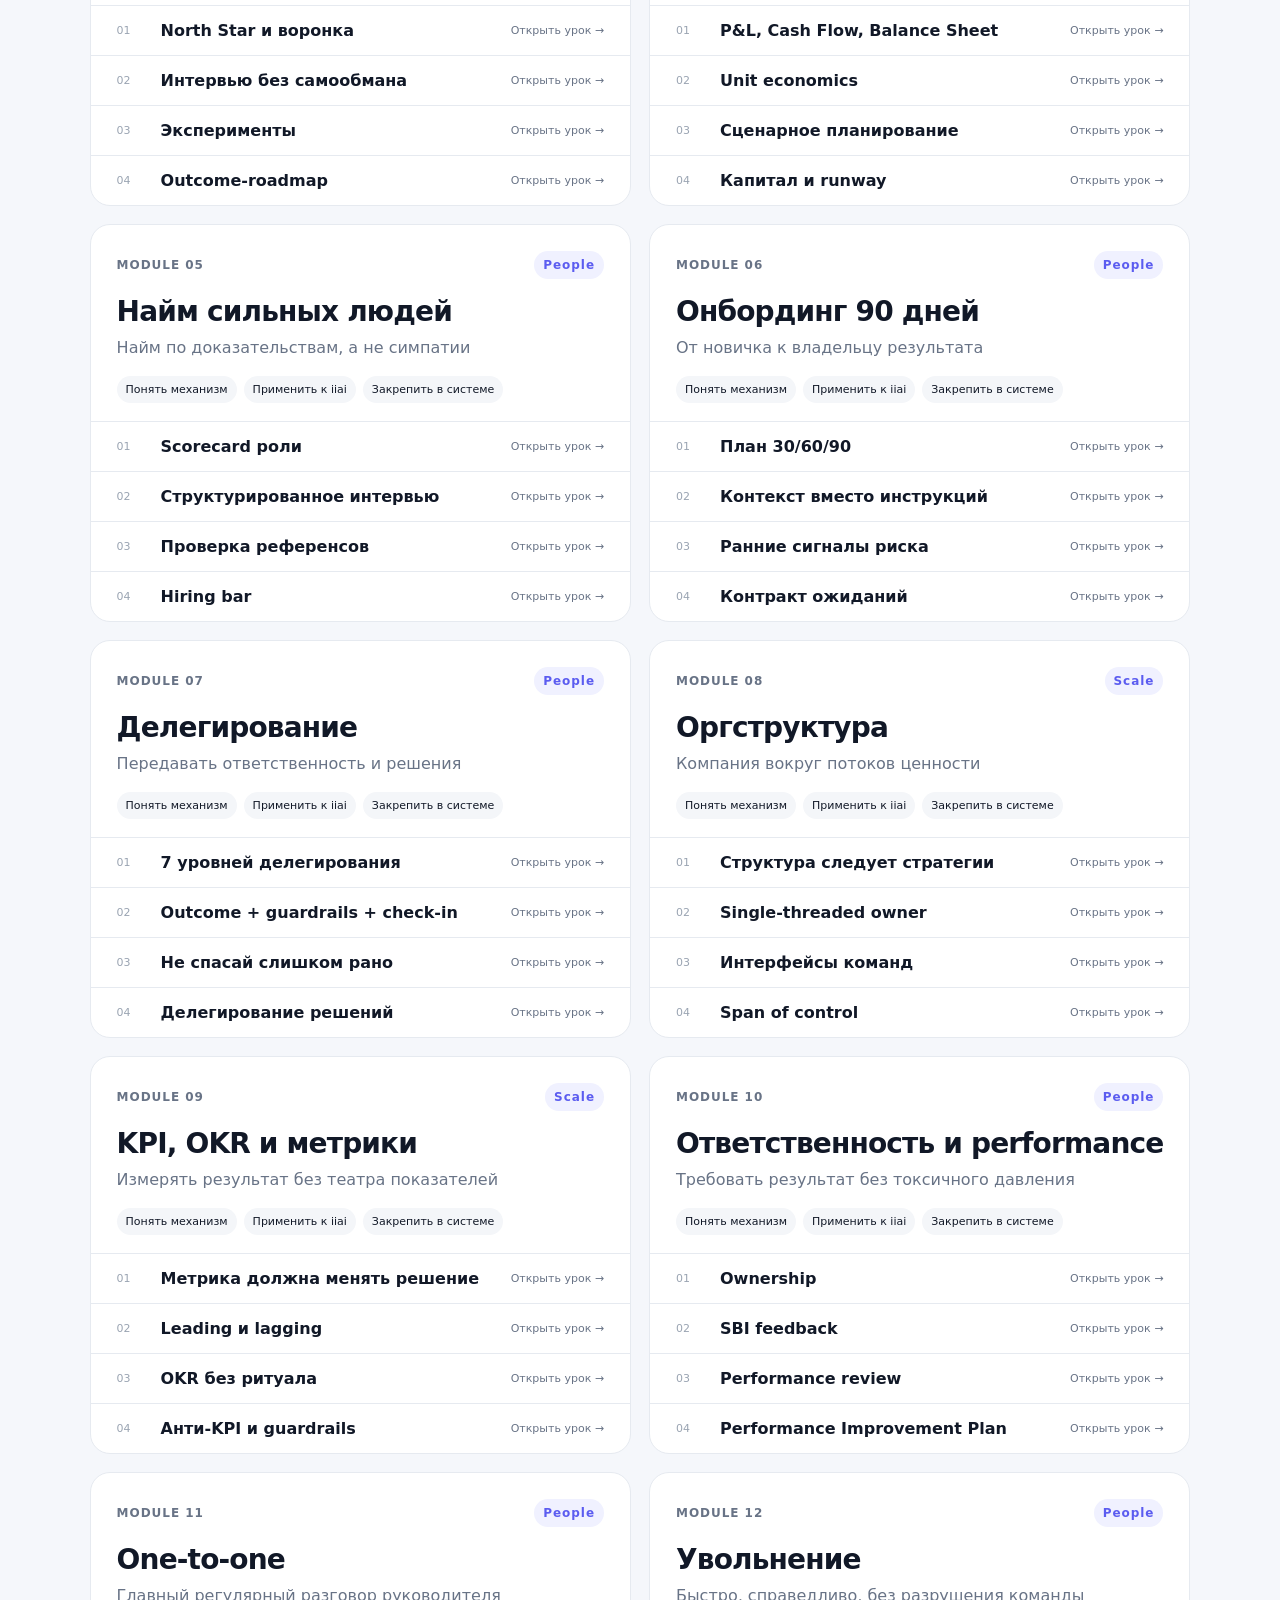
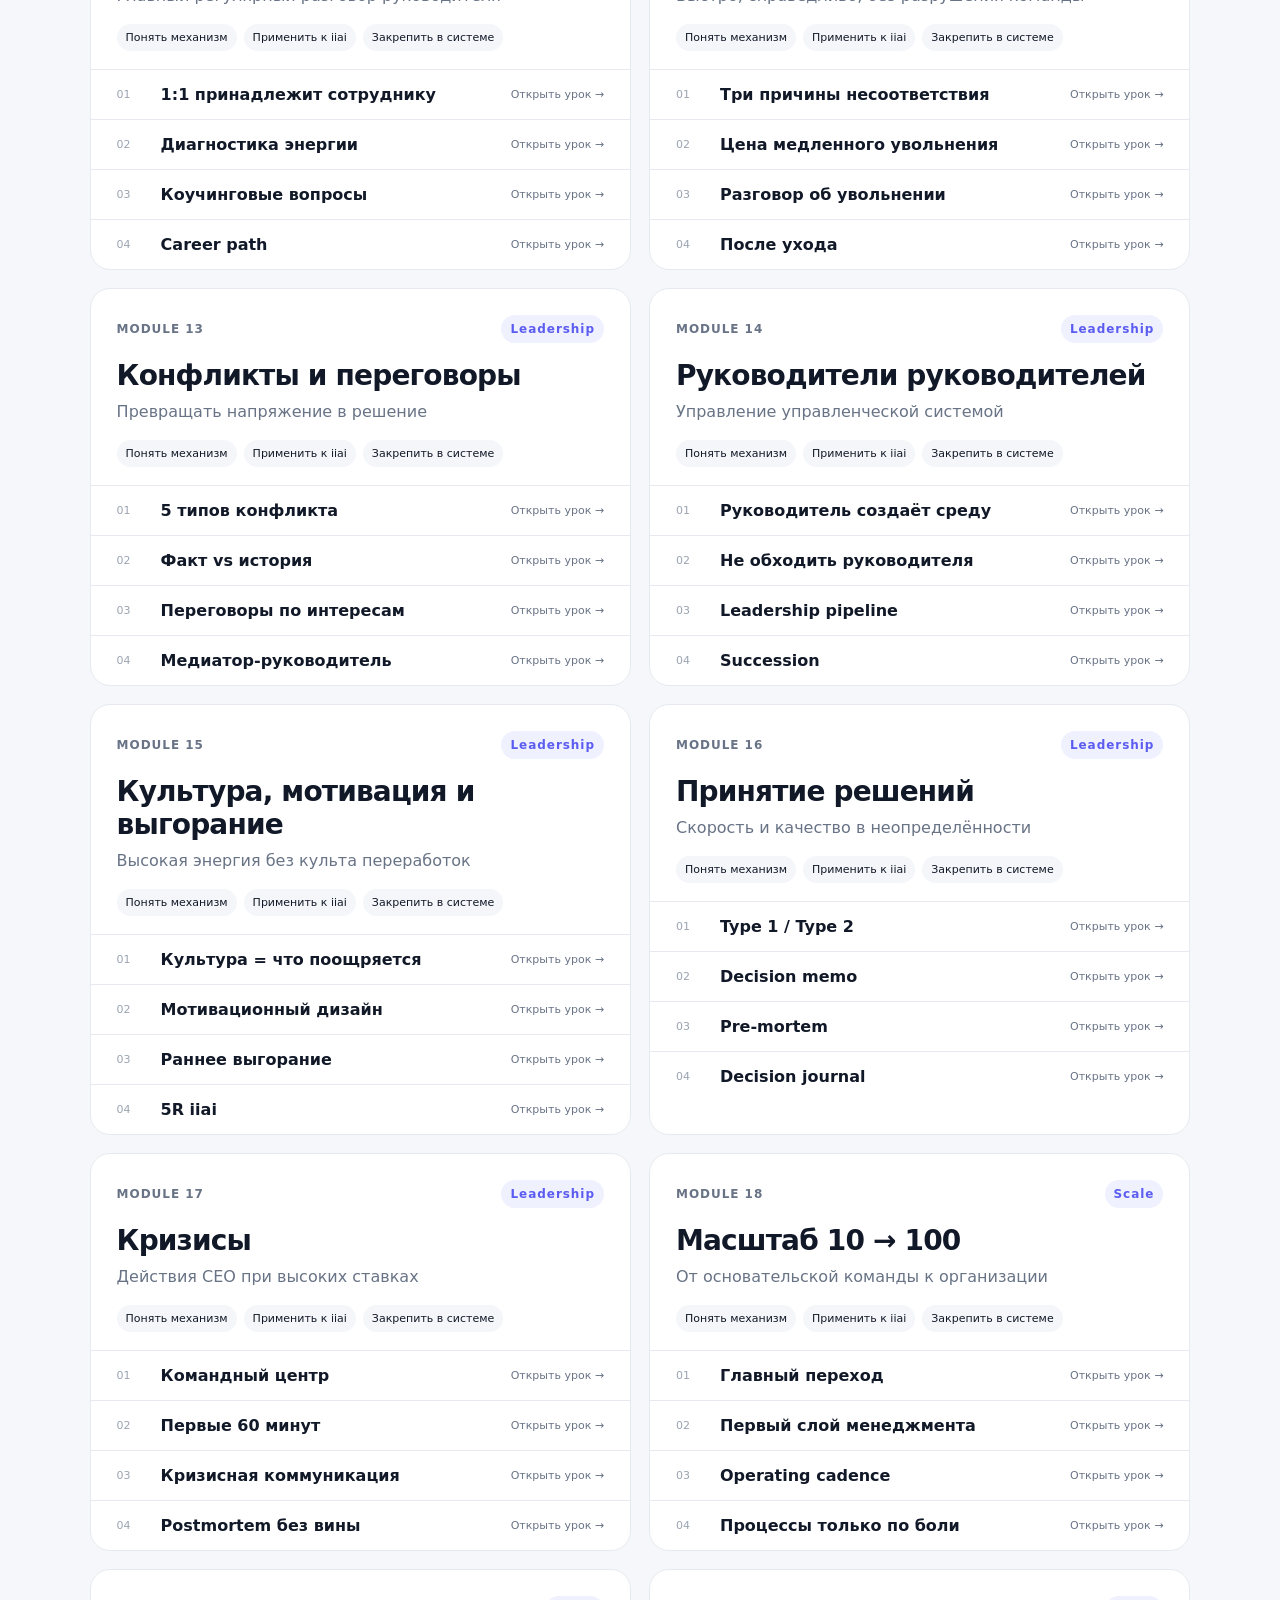
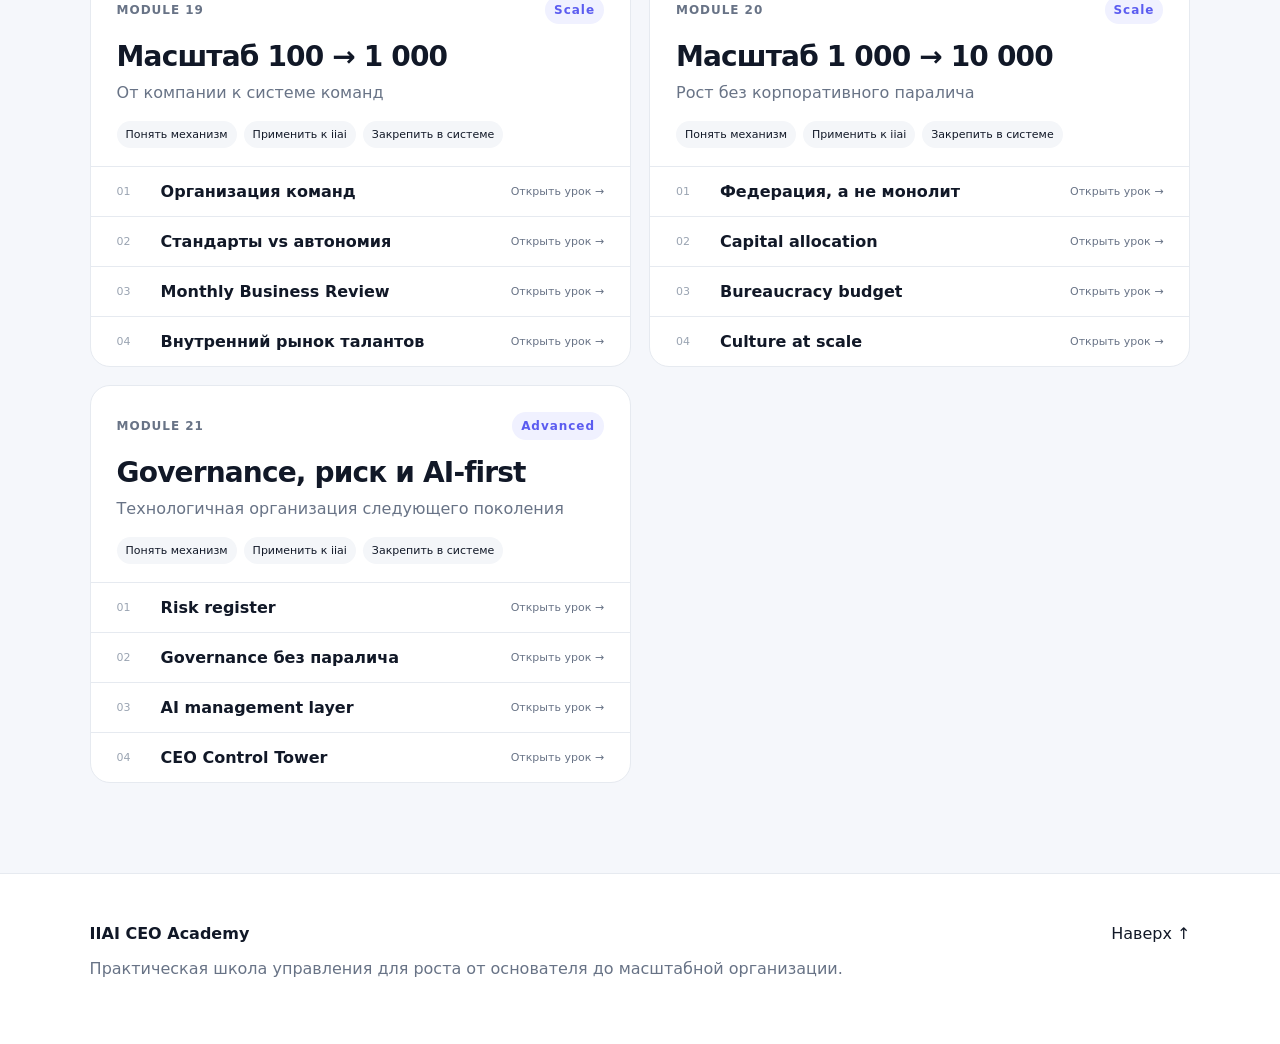
==== commit 87d3eaec: "Load full MBA chapter content" ====
--- a/index.html
+++ b/index.html
@@ -1 +1 @@
-<!doctype html><html lang="ru"><head><meta charset="utf-8"><meta name="viewport" content="width=device-width,initial-scale=1"><meta name="description" content="IIAI CEO Academy — практическая персональная программа CEO"><title>IIAI CEO Academy</title><link rel="stylesheet" href="styles.css"></head><body><header class="topbar"><a class="brand" href="#top"><span class="brand-mark">II</span><span>IIAI CEO Academy</span></a><nav><a href="#program">Программа</a><a href="#principles">Принципы</a><a href="#dashboard">Прогресс</a></nav></header><main id="top"><section class="hero"><div class="hero-copy"><span class="eyebrow">CEO OPERATING SYSTEM · 2026</span><h1>От основателя, который решает всё,<br><span>к компании, которая умеет расти сама.</span></h1><p class="lead">Практическая программа управления iiai: найм → увольнение → делегирование → оргструктура → KPI → ответственность → one-to-one → конфликты → руководители руководителей → культура → кризисы → решения → масштаб 10 → 100 → 1 000 → 10 000.</p><div class="hero-actions"><button class="primary" id="continueBtn">Продолжить обучение</button><a class="secondary" href="#program">Смотреть программу</a></div><div class="hero-metrics"><div><strong id="moduleCount">21</strong><span>модуль</span></div><div><strong id="lessonCount">84</strong><span>практических урока</span></div><div><strong>100%</strong><span>привязано к iiai</span></div></div></div><aside class="hero-panel"><div class="panel-label">CEO NORTH STAR</div><blockquote>До CEO должны доходить только решения, которые действительно требуют CEO.</blockquote><div class="mini-grid"><div><b>Стратегия</b><small>куда играть</small></div><div><b>Капитал</b><small>куда ставить</small></div><div><b>Люди</b><small>кто ведёт</small></div><div><b>Система</b><small>как масштабировать</small></div></div></aside></section><section class="dashboard" id="dashboard"><div><span class="eyebrow">ТВОЙ ПРОГРЕСС</span><h2>Система, а не марафон</h2><p>Проходи по одному уроку, выполняй задание прямо на iiai и отмечай результат. Прогресс хранится в браузере.</p></div><div class="progress-card"><div class="progress-head"><strong id="progressText">0 / 84</strong><span id="progressPercent">0%</span></div><div class="progress-track"><i id="progressBar"></i></div><small id="nextLessonText">Начни с роли CEO.</small></div></section><section class="principles" id="principles"><span class="eyebrow">6 ПРИНЦИПОВ</span><h2>Как построено обучение</h2><div class="principle-grid"><article><span>01</span><h3>Никакой воды</h3><p>Каждый урок заканчивается конкретным инструментом и действием.</p></article><article><span>02</span><h3>Только через iiai</h3><p>Не абстрактные кейсы, а процессы, люди, деньги и решения iiai.</p></article><article><span>03</span><h3>Сначала система</h3><p>Не давить сильнее, а перестраивать причины проблемы.</p></article><article><span>04</span><h3>Owner, metric, cadence</h3><p>У результата есть один владелец, метрика и контрольный ритм.</p></article><article><span>05</span><h3>Решение ниже</h3><p>Зрелые решения уходят на самый низкий компетентный уровень.</p></article><article><span>06</span><h3>Масштаб без героизма</h3><p>Незаменимость — долг системы. Цель — повторяемость и преемственность.</p></article></div></section><section class="program" id="program"><div class="section-head"><div><span class="eyebrow">ПОЛНАЯ ПРОГРАММА</span><h2>21 модуль · 84 урока</h2></div><div class="filters"><input id="searchInput" type="search" placeholder="Найти тему…"><select id="levelFilter"><option value="">Все уровни</option><option>Foundation</option><option>Core</option><option>People</option><option>Leadership</option><option>Scale</option><option>Advanced</option></select></div></div><div id="moduleGrid" class="module-grid"></div></section></main><footer><div><strong>IIAI CEO Academy</strong><p>Практическая школа управления для роста от основателя до масштабной организации.</p></div><a href="#top">Наверх ↑</a></footer><dialog id="lessonDialog"><form method="dialog" class="dialog-shell"><button class="dialog-close" aria-label="Закрыть">×</button><div id="dialogContent"></div></form></dialog><script>window.COURSE_DATA={};</script><script src="course-data.js"></script><script src="app.js"></script></body></html>+<!doctype html><html lang="ru"><head><meta charset="utf-8"><meta name="viewport" content="width=device-width,initial-scale=1"><meta name="description" content="IIAI CEO Academy — практическая персональная программа CEO"><title>IIAI CEO Academy</title><link rel="stylesheet" href="styles.css"></head><body><header class="topbar"><a class="brand" href="#top"><span class="brand-mark">II</span><span>IIAI CEO Academy</span></a><nav><a href="#program">Программа</a><a href="#principles">Принципы</a><a href="#dashboard">Прогресс</a></nav></header><main id="top"><section class="hero"><div class="hero-copy"><span class="eyebrow">CEO OPERATING SYSTEM · 2026</span><h1>От основателя, который решает всё,<br><span>к компании, которая умеет расти сама.</span></h1><p class="lead">Практическая программа управления iiai: найм → увольнение → делегирование → оргструктура → KPI → ответственность → one-to-one → конфликты → руководители руководителей → культура → кризисы → решения → масштаб 10 → 100 → 1 000 → 10 000.</p><div class="hero-actions"><button class="primary" id="continueBtn">Продолжить обучение</button><a class="secondary" href="#program">Смотреть программу</a></div><div class="hero-metrics"><div><strong id="moduleCount">21</strong><span>модуль</span></div><div><strong id="lessonCount">84</strong><span>практических урока</span></div><div><strong>100%</strong><span>привязано к iiai</span></div></div></div><aside class="hero-panel"><div class="panel-label">CEO NORTH STAR</div><blockquote>До CEO должны доходить только решения, которые действительно требуют CEO.</blockquote><div class="mini-grid"><div><b>Стратегия</b><small>куда играть</small></div><div><b>Капитал</b><small>куда ставить</small></div><div><b>Люди</b><small>кто ведёт</small></div><div><b>Система</b><small>как масштабировать</small></div></div></aside></section><section class="dashboard" id="dashboard"><div><span class="eyebrow">ТВОЙ ПРОГРЕСС</span><h2>Система, а не марафон</h2><p>Проходи по одному уроку, выполняй задание прямо на iiai и отмечай результат. Прогресс хранится в браузере.</p></div><div class="progress-card"><div class="progress-head"><strong id="progressText">0 / 84</strong><span id="progressPercent">0%</span></div><div class="progress-track"><i id="progressBar"></i></div><small id="nextLessonText">Начни с роли CEO.</small></div></section><section class="principles" id="principles"><span class="eyebrow">6 ПРИНЦИПОВ</span><h2>Как построено обучение</h2><div class="principle-grid"><article><span>01</span><h3>Никакой воды</h3><p>Каждый урок заканчивается конкретным инструментом и действием.</p></article><article><span>02</span><h3>Только через iiai</h3><p>Не абстрактные кейсы, а процессы, люди, деньги и решения iiai.</p></article><article><span>03</span><h3>Сначала система</h3><p>Не давить сильнее, а перестраивать причины проблемы.</p></article><article><span>04</span><h3>Owner, metric, cadence</h3><p>У результата есть один владелец, метрика и контрольный ритм.</p></article><article><span>05</span><h3>Решение ниже</h3><p>Зрелые решения уходят на самый низкий компетентный уровень.</p></article><article><span>06</span><h3>Масштаб без героизма</h3><p>Незаменимость — долг системы. Цель — повторяемость и преемственность.</p></article></div></section><section class="program" id="program"><div class="section-head"><div><span class="eyebrow">ПОЛНАЯ ПРОГРАММА</span><h2>21 модуль · 84 урока</h2></div><div class="filters"><input id="searchInput" type="search" placeholder="Найти тему…"><select id="levelFilter"><option value="">Все уровни</option><option>Foundation</option><option>Core</option><option>People</option><option>Leadership</option><option>Scale</option><option>Advanced</option></select></div></div><div id="moduleGrid" class="module-grid"></div></section></main><footer><div><strong>IIAI CEO Academy</strong><p>Практическая школа управления для роста от основателя до масштабной организации.</p></div><a href="#top">Наверх ↑</a></footer><dialog id="lessonDialog"><form method="dialog" class="dialog-shell"><button class="dialog-close" aria-label="Закрыть">×</button><div id="dialogContent"></div></form></dialog><script>window.COURSE_DATA={};</script><script src="course-data.js"></script><script src="deep-content.js"></script><script src="academy-content.js"></script><script src="app.js"></script></body></html>
--- a/styles.css
+++ b/styles.css
@@ -1 +1 @@
-:root{--bg:#f5f7fb;--surface:#fff;--ink:#111827;--muted:#687386;--line:#e6eaf0;--accent:#5b5cf0;--accent2:#00a3ff;--dark:#0b1020;--success:#0a9b6b}*{box-sizing:border-box}html{scroll-behavior:smooth}body{margin:0;font-family:Inter,ui-sans-serif,system-ui,-apple-system,Segoe UI,Roboto,Arial,sans-serif;background:var(--bg);color:var(--ink)}a{color:inherit;text-decoration:none}.topbar{position:sticky;top:0;z-index:20;height:70px;display:flex;align-items:center;justify-content:space-between;padding:0 clamp(20px,5vw,72px);background:rgba(255,255,255,.86);backdrop-filter:blur(18px);border-bottom:1px solid rgba(230,234,240,.8)}.brand{display:flex;gap:12px;align-items:center;font-weight:800}.brand-mark{display:grid;place-items:center;width:34px;height:34px;border-radius:10px;background:linear-gradient(135deg,var(--accent),var(--accent2));color:#fff}.topbar nav{display:flex;gap:28px;font-size:14px;color:#4b5563}.hero{min-height:720px;padding:90px clamp(20px,7vw,110px);display:grid;grid-template-columns:minmax(0,1.35fr) minmax(320px,.65fr);gap:70px;align-items:center;background:radial-gradient(circle at 82% 20%,rgba(91,92,240,.18),transparent 27%),radial-gradient(circle at 65% 80%,rgba(0,163,255,.12),transparent 25%),var(--surface)}.eyebrow{font-size:12px;letter-spacing:.18em;font-weight:900;color:var(--accent)}h1{font-size:clamp(46px,6vw,86px);line-height:.98;letter-spacing:-.055em;margin:22px 0 26px;max-width:980px}h1 span{color:#6166f5}.lead{font-size:clamp(18px,2vw,23px);line-height:1.55;color:#4b5563;max-width:900px}.hero-actions{display:flex;gap:14px;margin:34px 0 44px;flex-wrap:wrap}.primary,.secondary{border:0;border-radius:14px;padding:16px 22px;font-weight:800;font-size:15px;cursor:pointer}.primary{background:var(--dark);color:white}.secondary{background:#edf0f6}.hero-metrics{display:flex;gap:42px;flex-wrap:wrap}.hero-metrics div{display:flex;flex-direction:column}.hero-metrics strong{font-size:32px}.hero-metrics span{font-size:13px;color:var(--muted)}.hero-panel{background:var(--dark);color:white;border-radius:28px;padding:34px;box-shadow:0 30px 70px rgba(21,28,60,.22)}.panel-label{font-size:11px;letter-spacing:.2em;color:#7dd3fc;font-weight:900}.hero-panel blockquote{font-size:32px;line-height:1.2;letter-spacing:-.03em;margin:24px 0 34px}.mini-grid{display:grid;grid-template-columns:1fr 1fr;gap:10px}.mini-grid div{background:rgba(255,255,255,.07);padding:16px;border-radius:14px}.mini-grid b,.mini-grid small{display:block}.mini-grid small{margin-top:5px;color:#aab4ca}.dashboard,.principles,.program{padding:90px clamp(20px,7vw,110px)}.dashboard{display:grid;grid-template-columns:1fr 1fr;gap:60px;align-items:center}.dashboard h2,.principles h2,.program h2{font-size:clamp(34px,4vw,54px);letter-spacing:-.04em;margin:12px 0}.dashboard p{color:var(--muted);font-size:18px;line-height:1.6;max-width:720px}.progress-card{background:white;border:1px solid var(--line);border-radius:22px;padding:28px}.progress-head{display:flex;justify-content:space-between;margin-bottom:14px}.progress-head strong{font-size:24px}.progress-head span{color:var(--accent);font-weight:900}.progress-track{height:12px;background:#edf0f6;border-radius:99px;overflow:hidden}.progress-track i{display:block;width:0;height:100%;background:linear-gradient(90deg,var(--accent),var(--accent2));transition:.3s}.progress-card small{display:block;margin-top:14px;color:var(--muted)}.principles{background:var(--dark);color:white}.principle-grid{display:grid;grid-template-columns:repeat(3,1fr);gap:16px;margin-top:42px}.principle-grid article{background:rgba(255,255,255,.06);border:1px solid rgba(255,255,255,.08);padding:28px;border-radius:18px}.principle-grid span{font-size:12px;color:#7dd3fc;font-weight:900}.principle-grid h3{font-size:22px;margin:16px 0 8px}.principle-grid p{color:#b9c1d2;line-height:1.55}.section-head{display:flex;justify-content:space-between;gap:30px;align-items:end}.filters{display:flex;gap:10px;flex-wrap:wrap}.filters input,.filters select{border:1px solid var(--line);background:white;border-radius:12px;padding:13px 14px;font:inherit;min-width:190px}.module-grid{display:grid;grid-template-columns:repeat(2,minmax(0,1fr));gap:18px;margin-top:40px}.module{background:white;border:1px solid var(--line);border-radius:20px;overflow:hidden}.module-top{padding:26px 26px 18px}.module-index{display:flex;justify-content:space-between;align-items:center;color:var(--muted);font-size:12px;font-weight:800;letter-spacing:.08em}.level{background:#f0f1ff;color:var(--accent);padding:7px 9px;border-radius:99px}.module h3{font-size:28px;letter-spacing:-.03em;margin:16px 0 8px}.module-sub{color:var(--muted);line-height:1.5}.outcomes{display:flex;gap:7px;flex-wrap:wrap;margin-top:16px}.outcomes span{font-size:11px;background:#f4f6f9;padding:7px 9px;border-radius:99px}.lesson-list{border-top:1px solid var(--line)}.lesson-row{display:grid;grid-template-columns:32px 1fr auto;gap:12px;align-items:center;padding:15px 26px;border-bottom:1px solid var(--line);cursor:pointer;transition:.15s}.lesson-row:last-child{border-bottom:0}.lesson-row:hover{background:#fafbff}.lesson-num{font-size:11px;color:#9aa4b2}.lesson-title{font-weight:750}.lesson-tool{font-size:11px;color:var(--muted)}.lesson-row.done .lesson-title{text-decoration:line-through;color:#8a94a3}.lesson-row.done .lesson-num{color:var(--success);font-weight:900}footer{padding:50px clamp(20px,7vw,110px);display:flex;justify-content:space-between;gap:30px;background:white;border-top:1px solid var(--line)}footer p{color:var(--muted)}dialog{border:0;padding:0;border-radius:24px;width:min(760px,calc(100vw - 30px));box-shadow:0 40px 100px rgba(0,0,0,.25)}dialog::backdrop{background:rgba(7,11,22,.68);backdrop-filter:blur(5px)}.dialog-shell{position:relative;padding:34px}.dialog-close{position:absolute;right:20px;top:15px;border:0;background:transparent;font-size:32px;cursor:pointer;color:#667085}.lesson-kicker{color:var(--accent);font-size:12px;font-weight:900;letter-spacing:.12em}.dialog-shell h2{font-size:38px;line-height:1.08;letter-spacing:-.04em;margin:14px 40px 22px 0}.dialog-shell h4{margin:28px 0 8px}.dialog-shell p{line-height:1.7;color:#4b5563;font-size:17px}.tool-box,.assignment-box{padding:18px;border-radius:14px;margin-top:12px}.tool-box{background:#f1f2ff}.assignment-box{background:#f3faf7}.complete-btn{margin-top:24px;width:100%;padding:15px;border-radius:12px;border:0;background:var(--dark);color:white;font-weight:850;cursor:pointer}.complete-btn.completed{background:var(--success)}@media(max-width:900px){.hero{grid-template-columns:1fr;min-height:auto;padding-top:60px}.hero-panel{max-width:620px}.dashboard{grid-template-columns:1fr}.principle-grid{grid-template-columns:1fr 1fr}.module-grid{grid-template-columns:1fr}.section-head{align-items:flex-start;flex-direction:column}.topbar nav{display:none}}@media(max-width:600px){h1{font-size:46px}.hero{padding-left:20px;padding-right:20px;gap:42px}.hero-panel blockquote{font-size:26px}.principle-grid{grid-template-columns:1fr}.hero-metrics{gap:24px}.lesson-tool{display:none}.lesson-row{grid-template-columns:28px 1fr}.dashboard,.principles,.program{padding:65px 20px}.dialog-shell{padding:28px 22px}.dialog-shell h2{font-size:30px}.module h3{font-size:24px}}+:root{--bg:#f5f7fb;--surface:#fff;--ink:#111827;--muted:#687386;--line:#e6eaf0;--accent:#5b5cf0;--accent2:#00a3ff;--dark:#0b1020;--success:#0a9b6b}*{box-sizing:border-box}html{scroll-behavior:smooth}body{margin:0;font-family:Inter,ui-sans-serif,system-ui,-apple-system,Segoe UI,Roboto,Arial,sans-serif;background:var(--bg);color:var(--ink)}body.lesson-open{overflow:hidden}a{color:inherit;text-decoration:none}.topbar{position:sticky;top:0;z-index:20;height:70px;display:flex;align-items:center;justify-content:space-between;padding:0 clamp(20px,5vw,72px);background:rgba(255,255,255,.86);backdrop-filter:blur(18px);border-bottom:1px solid rgba(230,234,240,.8)}.brand{display:flex;gap:12px;align-items:center;font-weight:800}.brand-mark{display:grid;place-items:center;width:34px;height:34px;border-radius:10px;background:linear-gradient(135deg,var(--accent),var(--accent2));color:#fff}.topbar nav{display:flex;gap:28px;font-size:14px;color:#4b5563}.hero{min-height:720px;padding:90px clamp(20px,7vw,110px);display:grid;grid-template-columns:minmax(0,1.35fr) minmax(320px,.65fr);gap:70px;align-items:center;background:radial-gradient(circle at 82% 20%,rgba(91,92,240,.18),transparent 27%),radial-gradient(circle at 65% 80%,rgba(0,163,255,.12),transparent 25%),var(--surface)}.eyebrow{font-size:12px;letter-spacing:.18em;font-weight:900;color:var(--accent)}h1{font-size:clamp(46px,6vw,86px);line-height:.98;letter-spacing:-.055em;margin:22px 0 26px;max-width:980px}h1 span{color:#6166f5}.lead{font-size:clamp(18px,2vw,23px);line-height:1.55;color:#4b5563;max-width:900px}.hero-actions{display:flex;gap:14px;margin:34px 0 44px;flex-wrap:wrap}.primary,.secondary{border:0;border-radius:14px;padding:16px 22px;font-weight:800;font-size:15px;cursor:pointer}.primary{background:var(--dark);color:white}.secondary{background:#edf0f6}.hero-metrics{display:flex;gap:42px;flex-wrap:wrap}.hero-metrics div{display:flex;flex-direction:column}.hero-metrics strong{font-size:32px}.hero-metrics span{font-size:13px;color:var(--muted)}.hero-panel{background:var(--dark);color:white;border-radius:28px;padding:34px;box-shadow:0 30px 70px rgba(21,28,60,.22)}.panel-label{font-size:11px;letter-spacing:.2em;color:#7dd3fc;font-weight:900}.hero-panel blockquote{font-size:32px;line-height:1.2;letter-spacing:-.03em;margin:24px 0 34px}.mini-grid{display:grid;grid-template-columns:1fr 1fr;gap:10px}.mini-grid div{background:rgba(255,255,255,.07);padding:16px;border-radius:14px}.mini-grid b,.mini-grid small{display:block}.mini-grid small{margin-top:5px;color:#aab4ca}.dashboard,.principles,.program{padding:90px clamp(20px,7vw,110px)}.dashboard{display:grid;grid-template-columns:1fr 1fr;gap:60px;align-items:center}.dashboard h2,.principles h2,.program h2{font-size:clamp(34px,4vw,54px);letter-spacing:-.04em;margin:12px 0}.dashboard p{color:var(--muted);font-size:18px;line-height:1.6;max-width:720px}.progress-card{background:white;border:1px solid var(--line);border-radius:22px;padding:28px}.progress-head{display:flex;justify-content:space-between;margin-bottom:14px}.progress-head strong{font-size:24px}.progress-head span{color:var(--accent);font-weight:900}.progress-track{height:12px;background:#edf0f6;border-radius:99px;overflow:hidden}.progress-track i{display:block;width:0;height:100%;background:linear-gradient(90deg,var(--accent),var(--accent2));transition:.3s}.progress-card small{display:block;margin-top:14px;color:var(--muted)}.principles{background:var(--dark);color:white}.principle-grid{display:grid;grid-template-columns:repeat(3,1fr);gap:16px;margin-top:42px}.principle-grid article{background:rgba(255,255,255,.06);border:1px solid rgba(255,255,255,.08);padding:28px;border-radius:18px}.principle-grid span{font-size:12px;color:#7dd3fc;font-weight:900}.principle-grid h3{font-size:22px;margin:16px 0 8px}.principle-grid p{color:#b9c1d2;line-height:1.55}.section-head{display:flex;justify-content:space-between;gap:30px;align-items:end}.filters{display:flex;gap:10px;flex-wrap:wrap}.filters input,.filters select{border:1px solid var(--line);background:white;border-radius:12px;padding:13px 14px;font:inherit;min-width:190px}.module-grid{display:grid;grid-template-columns:repeat(2,minmax(0,1fr));gap:18px;margin-top:40px}.module{background:white;border:1px solid var(--line);border-radius:20px;overflow:hidden}.module-top{padding:26px 26px 18px}.module-index{display:flex;justify-content:space-between;align-items:center;color:var(--muted);font-size:12px;font-weight:800;letter-spacing:.08em}.level{background:#f0f1ff;color:var(--accent);padding:7px 9px;border-radius:99px}.module h3{font-size:28px;letter-spacing:-.03em;margin:16px 0 8px}.module-sub{color:var(--muted);line-height:1.5}.outcomes{display:flex;gap:7px;flex-wrap:wrap;margin-top:16px}.outcomes span{font-size:11px;background:#f4f6f9;padding:7px 9px;border-radius:99px}.lesson-list{border-top:1px solid var(--line)}.lesson-row{display:grid;grid-template-columns:32px 1fr auto;gap:12px;align-items:center;padding:15px 26px;border-bottom:1px solid var(--line);cursor:pointer;transition:.15s}.lesson-row:last-child{border-bottom:0}.lesson-row:hover{background:#fafbff}.lesson-num{font-size:11px;color:#9aa4b2}.lesson-title{font-weight:750}.lesson-tool{font-size:11px;color:var(--muted)}.lesson-row.done .lesson-title{text-decoration:line-through;color:#8a94a3}.lesson-row.done .lesson-num{color:var(--success);font-weight:900}footer{padding:50px clamp(20px,7vw,110px);display:flex;justify-content:space-between;gap:30px;background:white;border-top:1px solid var(--line)}footer p{color:var(--muted)}dialog{border:0;padding:0;border-radius:24px;width:min(820px,calc(100vw - 30px));max-height:min(920px,calc(100dvh - 32px));overflow:hidden;box-shadow:0 40px 100px rgba(0,0,0,.25)}dialog::backdrop{background:rgba(7,11,22,.68);backdrop-filter:blur(5px)}.dialog-shell{position:relative;max-height:min(920px,calc(100dvh - 32px));overflow-y:auto;padding:0 38px 38px}.lesson-head{position:sticky;top:0;z-index:3;background:rgba(255,255,255,.97);backdrop-filter:blur(14px);margin:0 -38px 28px;padding:22px 82px 18px 38px;border-bottom:1px solid var(--line)}.dialog-close{position:absolute;right:18px;top:13px;z-index:5;width:44px;height:44px;border:1px solid var(--line);border-radius:50%;background:#fff;font-size:26px;line-height:1;cursor:pointer;color:#344054;box-shadow:0 3px 12px rgba(15,23,42,.08)}.lesson-kicker{color:var(--accent);font-size:11px;font-weight:900;letter-spacing:.12em}.dialog-shell h2{font-size:34px;line-height:1.08;letter-spacing:-.035em;margin:8px 0 10px}.lesson-intro{font-size:17px!important;line-height:1.55!important;color:#344054!important;font-weight:550}.lesson-section{margin:0 0 32px;padding-bottom:30px;border-bottom:1px solid var(--line)}.lesson-section:last-of-type{border-bottom:0}.lesson-section h4{font-size:13px;letter-spacing:.08em;text-transform:uppercase;color:#344054;margin:0 0 14px}.dialog-shell p{line-height:1.72;color:#475467;font-size:16px;margin:0 0 14px}.deep-list{margin:8px 0 0;padding:0;list-style:none;counter-reset:item}.deep-list li{position:relative;padding:12px 12px 12px 42px;margin:0 0 8px;background:#f8fafc;border:1px solid #edf0f5;border-radius:12px;line-height:1.55;color:#344054}.deep-list li:before{counter-increment:item;content:counter(item);position:absolute;left:12px;top:12px;width:22px;height:22px;display:grid;place-items:center;border-radius:50%;background:#e9eaff;color:var(--accent);font-weight:900;font-size:11px}.framework-box{background:#0b1020;color:white;border-radius:18px;padding:14px}.framework-box .deep-list li{background:rgba(255,255,255,.07);border-color:rgba(255,255,255,.08);color:#f6f7fb}.framework-box .deep-list li:before{background:#6d70ff;color:#fff}.case-box{background:linear-gradient(135deg,#eef7ff,#f4f1ff);border:1px solid #dfe7ff;border-radius:18px;padding:20px}.case-box p:last-child{margin-bottom:0}.section-note{font-size:14px!important;color:#667085!important}.tool-box,.assignment-box{padding:20px;border-radius:16px;margin-top:8px}.tool-box{background:#f1f2ff}.assignment-box{background:#eff9f4;border:1px solid #dcefe5}.tool-box strong,.assignment-box strong{display:block;font-size:17px;margin-bottom:8px}.complete-btn{margin-top:6px;width:100%;padding:16px;border-radius:13px;border:0;background:var(--dark);color:white;font-weight:850;cursor:pointer}.complete-btn.completed{background:var(--success)}@media(max-width:900px){.hero{grid-template-columns:1fr;min-height:auto;padding-top:60px}.hero-panel{max-width:620px}.dashboard{grid-template-columns:1fr}.principle-grid{grid-template-columns:1fr 1fr}.module-grid{grid-template-columns:1fr}.section-head{align-items:flex-start;flex-direction:column}.topbar nav{display:none}}@media(max-width:600px){h1{font-size:42px}.hero{padding:50px 18px 60px;gap:36px}.lead{font-size:18px}.hero-panel{border-radius:20px;padding:24px}.hero-panel blockquote{font-size:24px}.principle-grid{grid-template-columns:1fr}.hero-metrics{gap:20px}.hero-metrics strong{font-size:27px}.lesson-tool{display:none}.lesson-row{grid-template-columns:28px 1fr;padding:15px 18px}.dashboard,.principles,.program{padding:58px 18px}.module-top{padding:22px 18px 16px}.module h3{font-size:23px}dialog{margin:0;inset:0;width:100vw;max-width:none;height:100dvh;max-height:100dvh;border-radius:0}dialog::backdrop{background:#fff}.dialog-shell{height:100dvh;max-height:100dvh;padding:0 18px 38px}.lesson-head{margin:0 -18px 24px;padding:16px 64px 14px 18px}.dialog-close{position:fixed;right:14px;top:12px;width:42px;height:42px}.lesson-kicker{font-size:10px;letter-spacing:.09em}.dialog-shell h2{font-size:26px;line-height:1.12;margin-top:6px}.lesson-intro{font-size:15px!important}.lesson-section{margin-bottom:25px;padding-bottom:24px}.lesson-section h4{font-size:11px;margin-bottom:11px}.dialog-shell p{font-size:15px;line-height:1.62}.deep-list li{font-size:15px;padding:11px 10px 11px 39px}.deep-list li:before{left:10px;top:11px}.framework-box{padding:10px;border-radius:14px}.case-box,.tool-box,.assignment-box{padding:16px;border-radius:13px}.tool-box strong,.assignment-box strong{font-size:16px}.complete-btn{position:sticky;bottom:10px;box-shadow:0 8px 28px rgba(11,16,32,.22)}}
